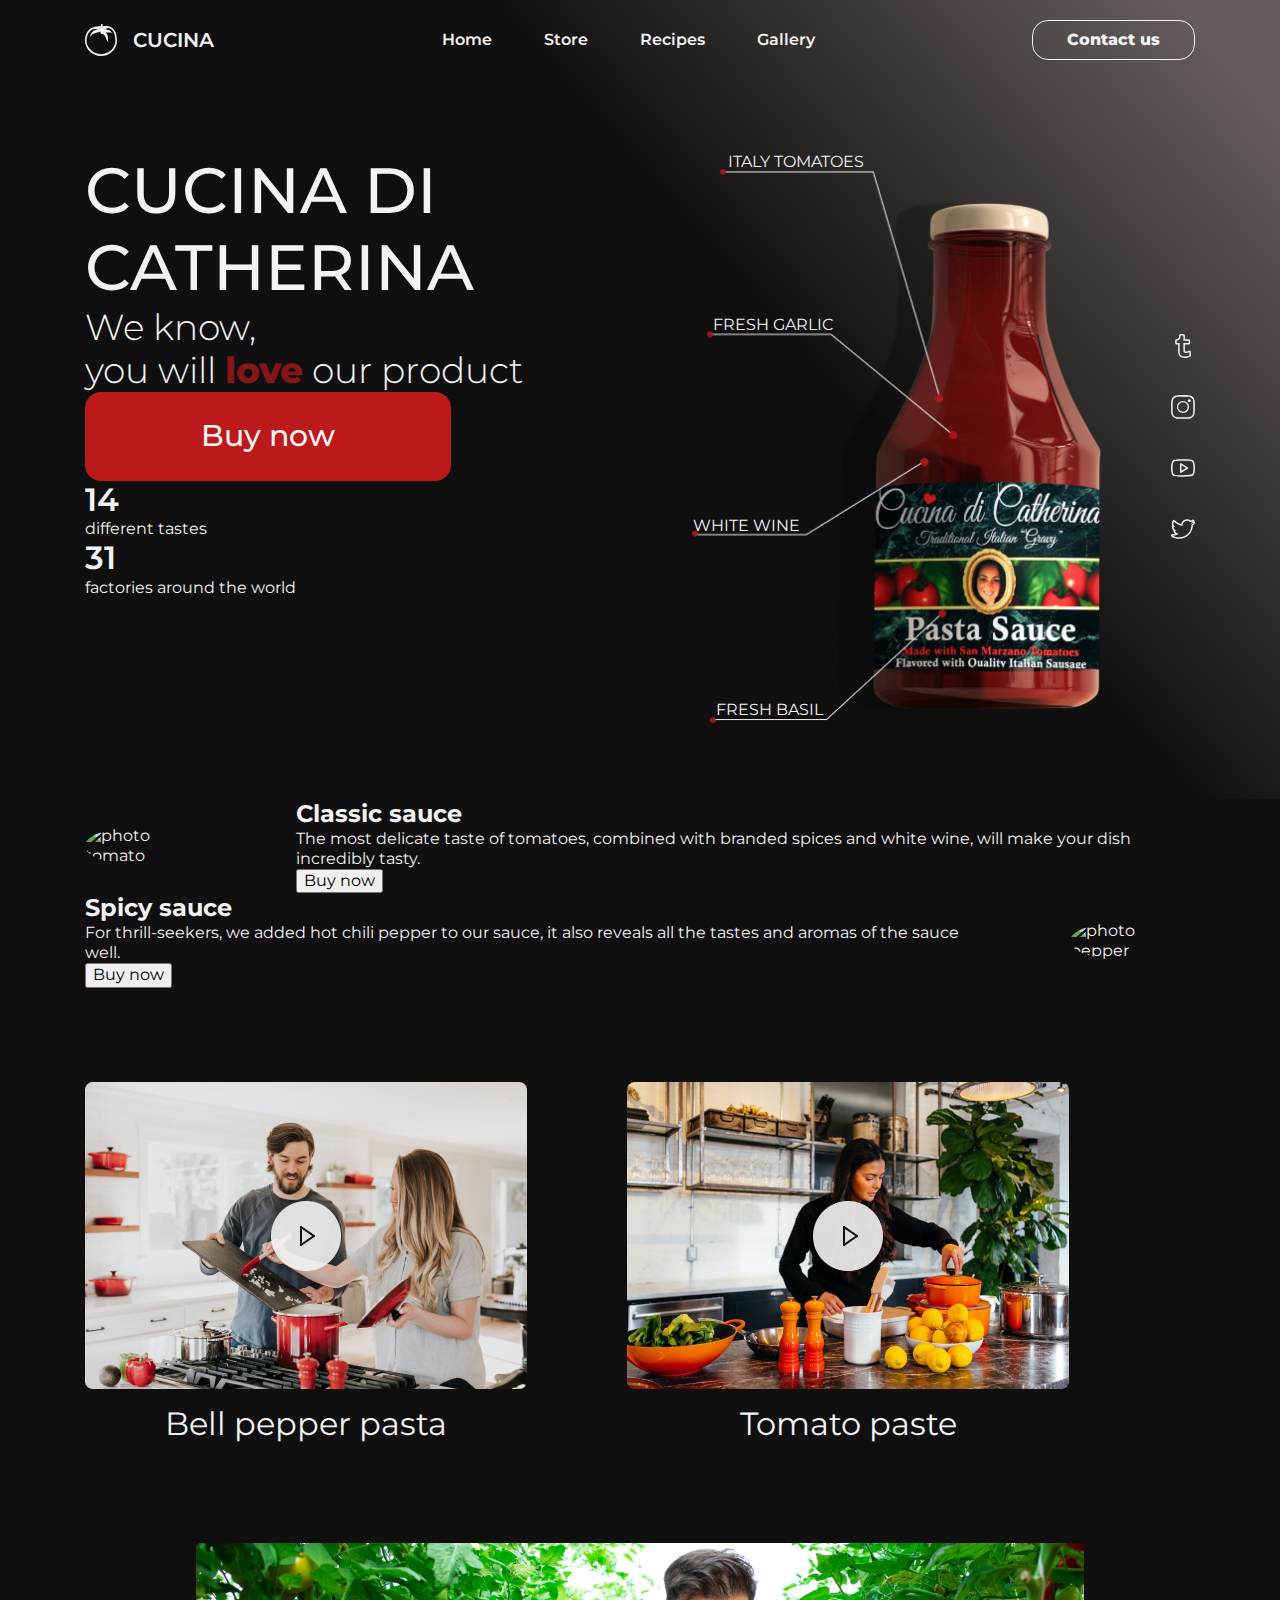
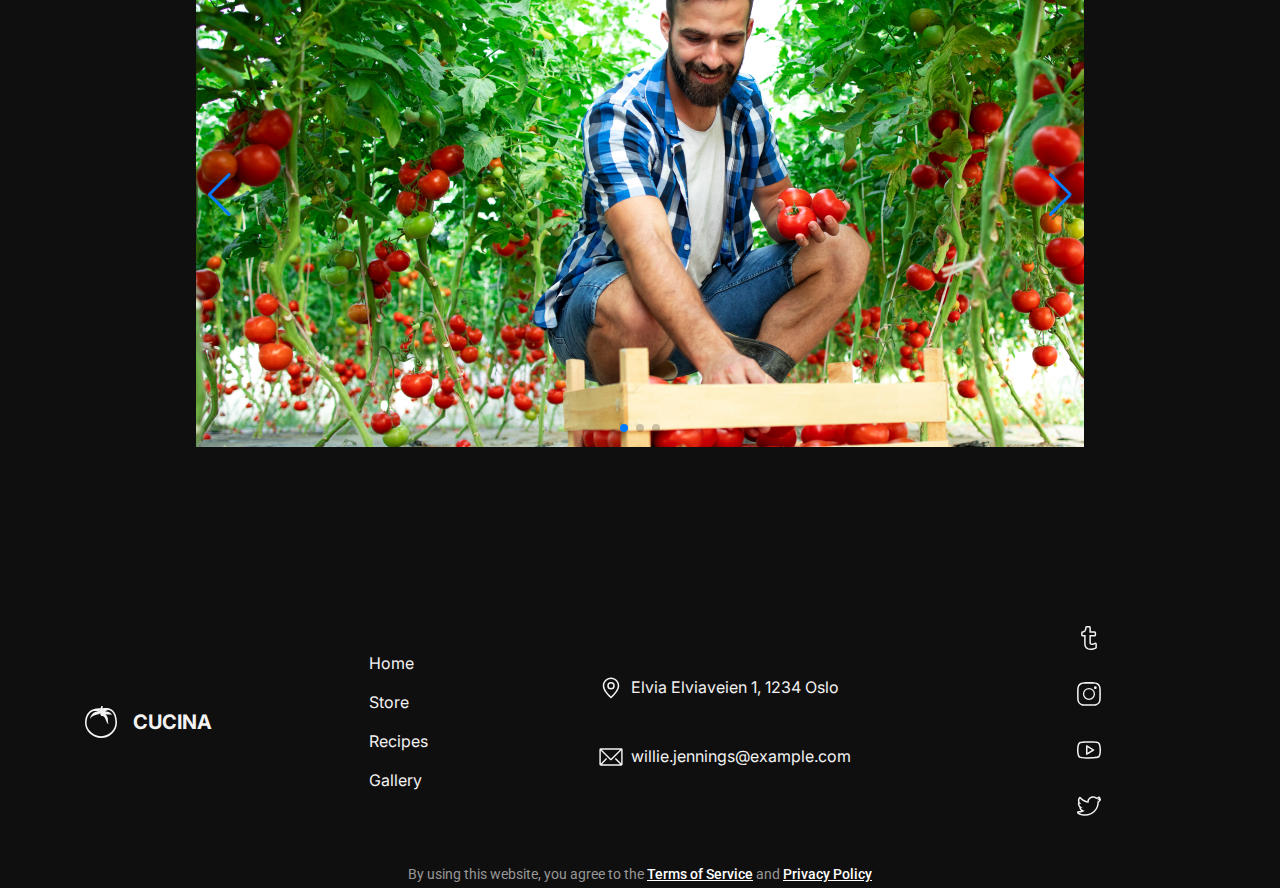
==== index.html @ d8c3c12f "Adds svg" ====
<!DOCTYPE html>
<html lang="en">
  <head>
    <meta charset="UTF-8" />
    <meta http-equiv="X-UA-Compatible" content="IE=edge" />
    <meta name="viewport" content="width=device-width, initial-scale=1.0" />
    <title>Document</title>
    <link rel="stylesheet" href="https://cdn.jsdelivr.net/npm/swiper@8/swiper-bundle.min.css" />
    <link rel="stylesheet" href="https://cdn.jsdelivr.net/npm/modern-normalize@1.1.0/modern-normalize.min.css"/>
    <link rel="stylesheet" href="./styles/styles.css" />
    <link rel="preconnect" href="https://fonts.googleapis.com" />
    <link rel="preconnect" href="https://fonts.gstatic.com" crossorigin />
    <link href="https://fonts.googleapis.com/css2?family=Inter&family=Montserrat:wght@300;400;500;600;700;800&family=Roboto:wght@400;500&display=swap" rel="stylesheet"/>
  <body>
    <header class="header">
      <div class="container header-block">
        <nav class="navigator">
          <a href="./index.html" class="link logo"
            ><svg class="logo-icon"><use href="./images/icons.svg#icon-logo"></use></svg>CUCINA</a>
          <ul class="list">
            <li class="item"><a href="./index.html" class="link">Home</a></li>
            <li class="item"><a href="#" class="link">Store</a></li>
            <li class="item"><a href="#" class="link">Recipes</a></li>
            <li class="item"><a href="#" class="link">Gallery</a></li>
          </ul>
        </nav>
        <button type="button" class="btn-contact">Contact us</button>
      </div>
    </header>
    <main>
      <section class="hero">
        <div class="container">
          <div class="hero-section">
            <div class="hero-section-left">
              <!-- Hero Section Left -->
              <h1 class="hero-title-first">CUCINA DI CATHERINA</h1>
              <h2 class="hero-title-second">We know, <br> you will <span class="motto">love</span> our product</h2>
              <button type="button" class="btn">Buy now</button>
              <ul class="list">
                <li><h2 class="number hero-title-second"> 14 </h2> <p class="hero-text"> different tastes</p></li>
                <li><h2 class="number hero-title-second">31 </h2> <p class="hero-text">factories around the world</p></li>
              </ul>
            </div>
            <div class="hero-section-right">
              <!-- Hero Section Right-->
              <div class="content-list">
                <span class="content-item content-item1">Italy tomatoes</span>
                <div class="wrapper-content-item2">
                  <span class="content-item content-item2">Fresh garlic</span>
                </div>
                <div class="wrapper-content-item3">
                  <span class="content-item content-item3">White wine</span>
                </div>
                <div class="wrapper-content-item4">
                  <span class="content-item content-item4">Fresh basil</span>
                </div>
              </div>

              <img
                src="./images/ketchup.png"
                alt="Ketchup"
                class="ketchup"
                width="432"
                height="577"
              />

              <ul class="list social-list-links">
                <li class="social-link">
                  <a href="#" class="link"
                    ><svg class="soc-icon">
                      <use href="./images/icons.svg#icon-tumblr"></use>
                    </svg></a>
                </li>
                <li class="social-link">
                  <a href="#" class="link"
                    ><svg class="soc-icon">
                      <use href="./images/icons.svg#icon-instagram"></use>
                    </svg></a>
                </li>
                <li class="social-link">
                  <a href="#" class="link"
                    ><svg class="soc-icon">
                      <use href="./images/icons.svg#icon-youtube"></use>
                    </svg></a>
                </li>
                <li class="social-link">
                  <a href="#" class="link"
                    ><svg class="soc-icon">
                      <use href="./images/icons.svg#icon-twitter"></use>
                    </svg></a>
                </li>
              </ul>
            </div>
          </div>
        </div>
      </section>

      <!-- Sauces Section -->
      <section>
        <div class="container">
          <ul class="list sauces-list">
            <li class="sauces-item">
              <img src="./images/phototomato.jpg" alt="photo tomato" class="sauces-img"/>
              <div class="sauces-content">
              <h2 class="sauces-label">Classic sauce</h2>
              <p class="sauces-description">
                The most delicate taste of tomatoes, combined with branded
                spices and white wine, will make your dish incredibly tasty.
              </p>
              <button type="button" class="sauces-button">Buy now</button>
              </div>
            </li>
            <li class="sauces-item">
              <img src="./images/photopeper.jpg" alt="photo pepper" class="sauces-img" />
              <div class="sauces-content">
              <h2 class="sauces-label">Spicy sauce</h2>
              <p class="sauces-description">
                For thrill-seekers, we added hot chili pepper to our sauce, it
                also reveals all the tastes and aromas of the sauce well.
              </p>
              <button type="button" class="sauces-button">Buy now</button>
              </div>
            </li>
          </ul>
        </div>
      </section>

      <!-- Videos Section -->
      <section class="section-video">
        <div class="container">
          <h2 class="visually-hidden">Video</h2>
          <ul class="list list-video">
            <li class="item-video">
              <h3 class="video-label">Bell pepper pasta</h3>
              <a href="#" class="link video-link"
                ><img
                  src="./images/adding-garlic.png"
                  alt="Adding garlic"
                  width="442"
              /></a>
            </li>
            <li class="item-video">
              <h3 class="video-label">Tomato paste</h3>
              <a href="#" class="link video-link"
                ><img
                  src="./images/preparing-cooking.png"
                  alt="Preparing cooking"
                  width="442"
              /></a>
            </li>
          </ul>
        </div>
      </section>
      <!-- Gallery -->
      <section class="gallery"></section>
      <div class="container gallery-cont">
        <div class="swiper">
          <div class="swiper-wrapper">
            <div class="swiper-slide"><img src="/images/farmer-picking-fresh-ripe-tomato-vegetables-for-the-market-sale 1.jpg" alt="farmer"></div>
            <div class="swiper-slide"><img src="/images/full-shot-kids-picking-tomatoes 1.jpg" alt="kids with tomatoes"></div>
            <div class="swiper-slide"><img src="/images/image 6.jpg" alt="farmer"></div>
          </div>
          <div class="swiper-pagination"></div>
          <div class="swiper-button-prev"></div>
          <div class="swiper-button-next"></div>
        </div>
      </div>
    </main>
      <!-- Footer -->
    <footer class="footer">
      <div class="container">
        <div class="footer-link">
          <a href="./index.html" class="link logo">
            <svg class="logo-icon">
              <use href="./images/icons.svg#icon-logo"></use>
            </svg> CUCINA</a
          >
          <ul class="list link-pages">
            <li class="item"><a href="./index.html" class="link">Home</a></li>
            <li class="item"><a href="./store" class="link">Store</a></li>
            <li class="item"><a href="./recipes" class="link">Recipes</a></li>
            <li class="item"><a href="./gallery" class="link">Gallery</a></li>
          </ul>
          <address class="adress-block">
            <ul class="list">
              <li class="item list-adress">
                <a
                  href="https://goo.gl/maps/LSCHtoTCH1fFHiaG9"
                  class="link link-adres"
                >
                <svg width="24" height="24" class="svg-icon" >
                    <use href="./images/icons.svg#icon-location" class="svg-icon"></use>
                </svg>
                <p>Elvia Elviaveien 1, 1234 Oslo</p>
                </a>
              </li>
              <li class="item list-email">
                <a
                  href="mailto:willie.jennings@example.com"
                  class="link link-email"
                >
                <svg width="24" height="24" class="svg-icon" >
                    <use href="./images/icons.svg#icon-envelop" class="svg-icon"></use>
                </svg>
                  <p>willie.jennings@example.com</p>
                </a>
              </li>
            </ul>
          </address>
          <ul class="list list-icons">
            <li class="items">
              <a href="#"  class="social"
                ><svg class="soc-icon">
                  <use href="./images/icons.svg#icon-tumblr"></use>
                </svg></a>
            </li>
            <li class="items">
              <a href="#"  class="social"
                ><svg class="soc-icon">
                  <use href="./images/icons.svg#icon-instagram"></use>
                </svg></a>
            </li>
            <li class="items">
              <a href="#"  class="social"
                ><svg class="soc-icon">
                  <use href="./images/icons.svg#icon-youtube"></use>
                </svg></a>
            </li>
            <li class="items">
              <a href="#" class="social"
                ><svg class="soc-icon">
                  <use href="./images/icons.svg#icon-twitter"></use>
                </svg></a>
            </li>
          </ul>
        </div>
        <p class="privacy">
          By using this website, you agree to the
          <a href="#" class="link privacy-link">Terms of Service</a> and
          <a href="#" class="link privacy-link">Privacy Policy</a>
        </p>
      </div>
    </footer>
  <script src="https://cdn.jsdelivr.net/npm/swiper@8/swiper-bundle.min.js"></script>
  <script src="/js/slider.js"></script>
  </body>
</html>
---- styles/styles.css ----
:root {
  --primary-font-family: "Montserrat", sans-serif;
  --footer-font-family: "Inter", sans-serif;
  --privacy-font-family: "Roboto", sans-serif;
  --primary-text-color: #f3f3f3;
  --background-hero: linear-gradient(
    228.52deg,
    rgba(111, 102, 102, 0.9) 4.71%,
    rgba(16, 15, 15, 0.9) 39.77%,
    rgba(16, 15, 15, 0.9) 44.21%
  );
  --background-dark: #100f0f;
  --privacy-text-color: #979797;
  --privacy-link-color: #ffffff;
  --primary-brand-color: rgba(188, 26, 26, 0.5);
}

/* =============== COMPONENTS =============== */
h1,
h2,
h3,
p {
  margin-top: 0;
  margin-bottom: 0;
}

ul {
  margin-top: 0;
  margin-bottom: 0;
  padding-left: 0;
}

img {
  display: block;
}

body {
  font-family: var(--primary-font-family);
  color: var(--primary-text-color);
  background: var(--background-dark);
  font-weight: 400;
  font-size: 16px;
  line-height: 1.25;
}

/* сетка между 30, колонка 65, падинги боковые 85 */
.container {
  width: 1280px;
  padding: 0 85px;
  margin-left: auto;
  margin-right: auto;
}

.list {
  list-style: none;
  padding: 0;
  margin: 0;
}

.link {
  text-decoration: none;
  font-style: normal;
  color: inherit;
}
/* =============== /COMPONENTS =============== */

/*================ HEADER ===============*/
.header {
  background-color: transparent;
  position: absolute;
  width: 100%;
}

.header-block {
  display: flex;
  align-items: center;
}

.navigator {
  display: flex;
  align-items: center;
}

.logo {
  display: inline-flex;
  align-items: center;

  padding-top: 24px;
  padding-bottom: 24px;

  text-decoration: none;
  color: inherit;
  font-weight: 700;
  font-size: 20px;
  line-height: 1.2;
}

.logo-icon {
  width: 32px;
  height: 32px;
  fill: var(--primary-text-color);
  margin-right: 16px;
}

.navigator .logo {
  margin-right: 228px;
}

.logo-img {
  width: 32px;
  margin-right: 16px;
}

.navigator .list {
  display: flex;
  align-items: center;
}
.navigator .link {
  padding-top: 24px;
  padding-bottom: 24px;
  font-weight: 600;
  line-height: 1.2;
}

.navigator .item:not(:last-child) {
  margin-right: 52px;
}

.btn-contact {
  cursor: pointer;
  margin-left: auto;

  min-width: 160px;
  padding-top: 10px;
  padding-bottom: 10px;
  padding-right: 34px;
  padding-left: 34px;

  border: 1px solid var(--primary-text-color);
  border-radius: 16px;

  background: inherit;
  color: inherit;
  font-family: inherit;

  font-weight: 800;
}

.header-block .item:is(:hover, :focus) {
  color: var(--primary-brand-color);
}

.btn-contact:is(:hover, :focus) {
  background-color: #bc1a1a;
}

/*================ /HEADER ===============*/

/*================ HERO LEFT ===============*/
.hero {
  padding-top: 80px;
}

.hero-section-left {
  width: 447px;
}

.hero-title-first {
  font-weight: 500;
  font-size: 64px;
  line-height: 1.2;
  color: var(--primary-text-color);
}
.hero-title-second {
  font-weight: 300;
  font-size: 36px;
  line-height: 1.2;
}
.hero-text {
  font-family: inherit, sans-serif;
  font-weight: 400;
  font-size: 16px;
  line-height: 1.25;
  color: var(--primary-text-color);
}
.motto {
  font-weight: 800;
  color: #bc1a1ab5;
}
.btn {
  font-family: inherit, sans-serif;
  font-weight: 500;
  font-size: 30px;
  line-height: 1.23;
  color: var(--primary-text-color);
  background-color: #bc1a1a;
  display: flex;
  flex-direction: row;
  justify-content: center;
  align-items: center;
  padding: 26px 116px;
  gap: 10px;
  border-radius: 16px;
  border: none;
}
.number {
  font-family: inherit, sans-serif;
  font-weight: 600;
  font-size: 32px;
  line-height: 1.2;
  color: var(--primary-text-color);
}
/*================ /HERO LEFT ===============*/

/* =============== HERO RIGHT =============== */
.hero-section {
  display: flex;
  justify-content: space-between;
  padding: 72px 0;
}

.hero {
  background: var(--background-hero);
}

.hero-section-right {
  display: flex;
}

.content-list {
  display: flex;
  flex-direction: column;
  align-items: flex-end;
}

.content-item {
  text-transform: uppercase;
  line-height: 1.25;
  display: block;
}

.content-item1 {
  margin-bottom: 143px;
}

.wrapper-content-item2 {
  padding-right: 31px;
}

.content-item2 {
  margin-bottom: 181px;
}

.wrapper-content-item3 {
  padding-right: 64px;
}

.content-item3 {
  margin-bottom: 164px;
}

.wrapper-content-item4 {
  padding-right: 41px;
}

.ketchup {
  margin-left: -172px;
  margin-top: -2px;
}

.social-list-links {
  margin: auto 0 auto 47px;
}

.social-link {
  color: var(--primary-text-color);
}

.social-link:is(:hover, :focus) {
  color: var(--primary-brand-color);
}

.social-link:not(:last-child) {
  margin-bottom: 32px;
}

.soc-icon {
  width: 24px;
  height: 24px;
  fill: currentColor;
  margin-left: auto;
  margin-right: auto;
}
/* =============== /HERO RIGHT =============== */

/* =============== /SAUCES =============== */
.sauces-img {
  border-radius: 50%;
}
/* =============== /SAUCES =============== */
.sauces-item {
  display: flex;
  align-items: center;
}

.sauces-item:nth-child(2n) {
  flex-direction: row-reverse;
}

.sauces-list > .sauces-item:nth-child(2n + 1) .sauces-content {
  margin-left: 90px;
}

.sauces-list > .sauces-item:nth-child(2n) .sauces-content {
  margin-right: 90px;
}

/* =============== SECTION-VIDEO ===============*/
.section-video {
  padding-bottom: 100px;
}

.list-video {
  width: 984px;
  display: flex;
  justify-content: space-between;
}

.item-video {
  display: flex;
  flex-direction: column-reverse;
  align-items: center;
}

.video-label {
  font-family: "Montserrat";
  font-style: normal;
  font-weight: 400;
  font-size: 32px;
  line-height: 1.2;
}

.video-link {
  padding-bottom: 16px;
  padding-top: 94px;
}

.visually-hidden {
  position: absolute;
  white-space: nowrap;
  width: 1px;
  height: 1px;
  overflow: hidden;
  border: 0;
  padding: 0;
  clip: rect(0 0 0 0);
  clip-path: inset(50%);
  margin: -1px;
}
/* =============== /SECTION-VIDEO ===============*/

.swiper {
  width: 600px;
  height: 300px;
}
.swiper {
  width: 80%;
  height: fit-content;
}

.swiper-slide {
  width: 100%;
}

.gallery-cont {
  display: flex;
  align-items: center;
  justify-content: center;
}
/* =============== FOOTER =============== */
.footer {
  padding-top: 147px;
}

.footer-link {
  display: flex;
  align-items: center;
  margin-bottom: 40px;
  padding-top: 24px;

  font-family: var(--footer-font-family);
  line-height: 1.19;
}

.footer-link .logo {
  margin-right: 157px;
}

.link-pages {
  padding-right: 171px;
}
.link-pages .item:not(:last-child) {
  padding-bottom: 20px;
}

/* ==================adress block=================== */
.adress-block {
  margin-right: 218px;
}

.link-adres,
.link-email {
  display: flex;
  align-items: center;
  justify-content: left;
}

.list-adress {
  margin-bottom: 45px;
}

.svg-icon {
  display: inline-flex;
  fill: currentColor;
  margin-right: 8px;
}

/* =====================end adress block============== */
.list-icons .items:not(:last-child) {
  margin-bottom: 16px;
}

.list-icons .items {
  width: 40px;
  height: 40px;
}

.social {
  height: 100%;
  width: 100%;
  display: flex;
  border-radius: 50%;
  justify-content: center;
  align-items: center;
  color: var(--primary-text-color);
}

.social:is(:hover, :focus) {
  color: var(--primary-brand-color);
}

.privacy {
  text-align: center;

  margin-bottom: 5px;

  font-family: var(--privacy-font-family);
  font-size: 14px;
  line-height: 1.21;
  color: var(--privacy-text-color);
}

.privacy-link {
  font-weight: 500;
  color: var(--privacy-link-color);
  text-decoration: underline;
}

.link-pages .link:is(:hover, :focus) {
  color: var(--primary-brand-color);
}

.adress-block .link:is(:hover, :focus) {
  color: var(--primary-brand-color);
}

/* =============== FOOTER =============== */
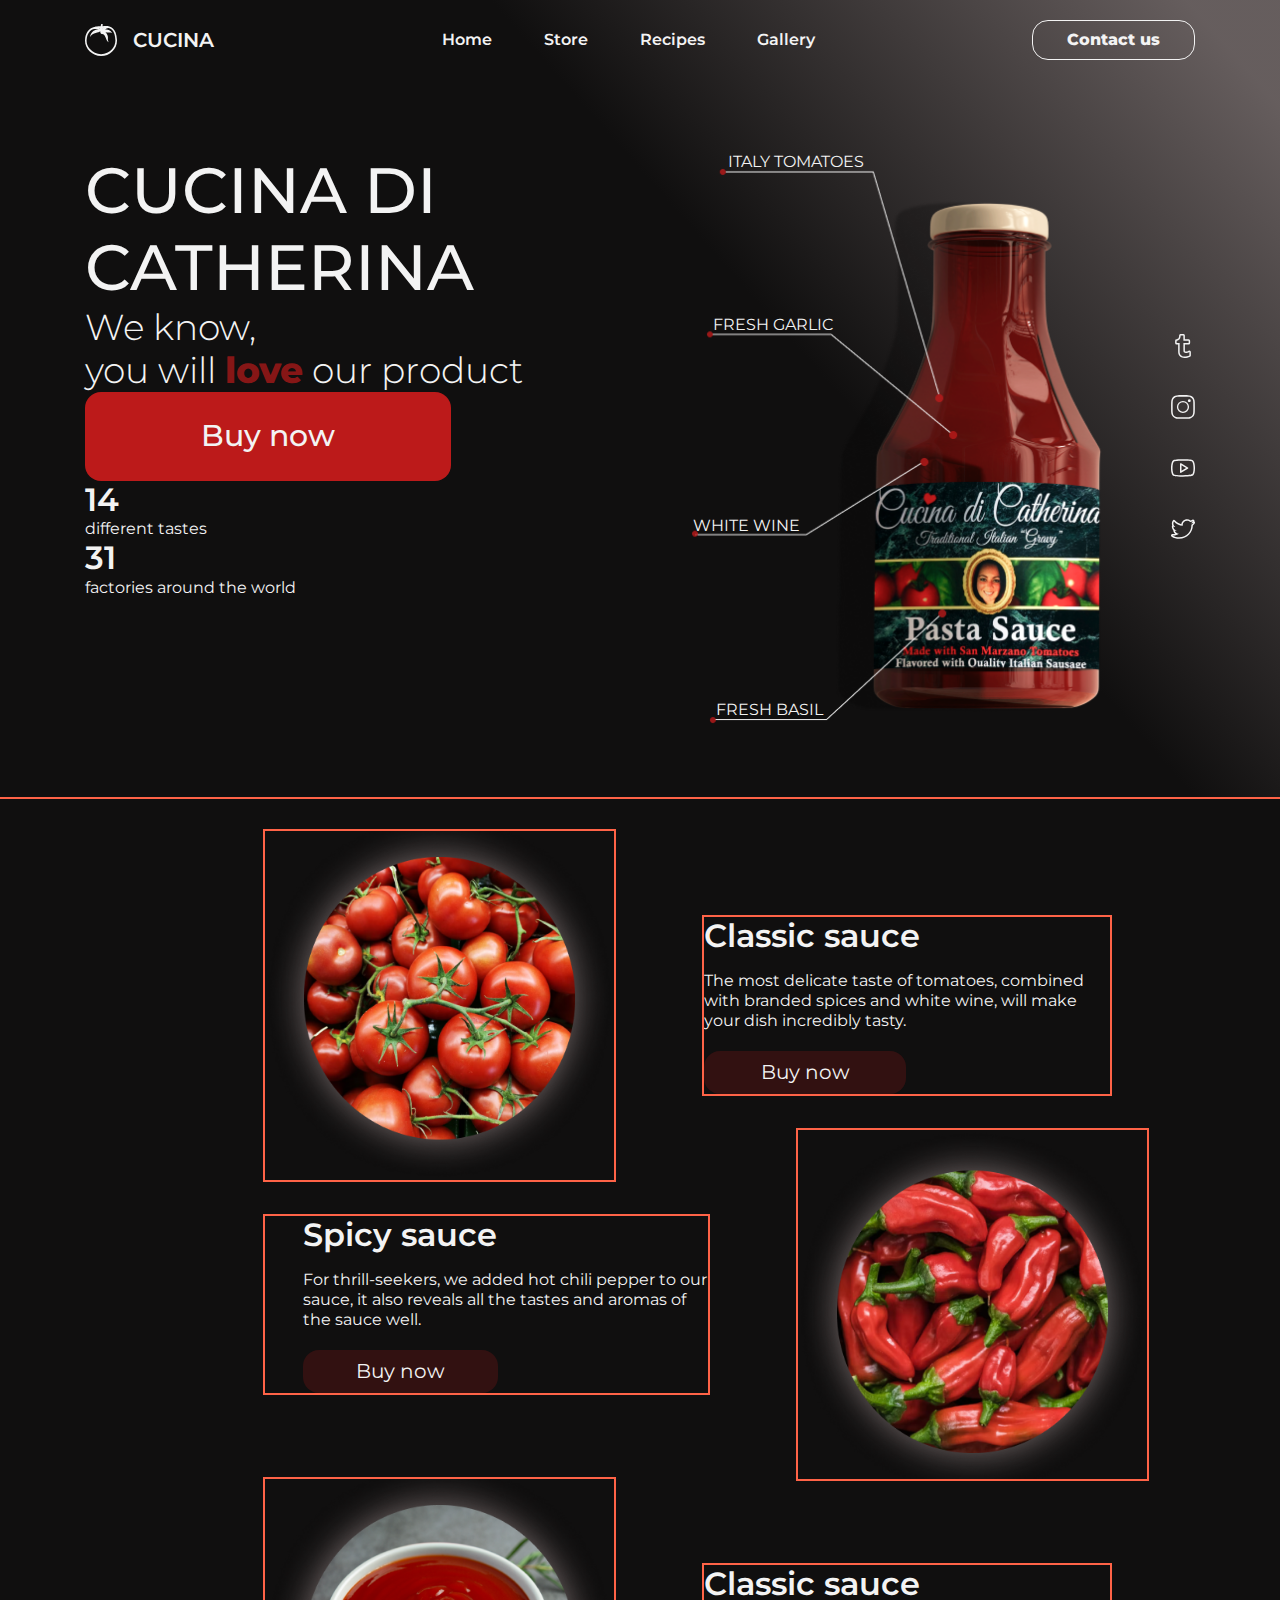
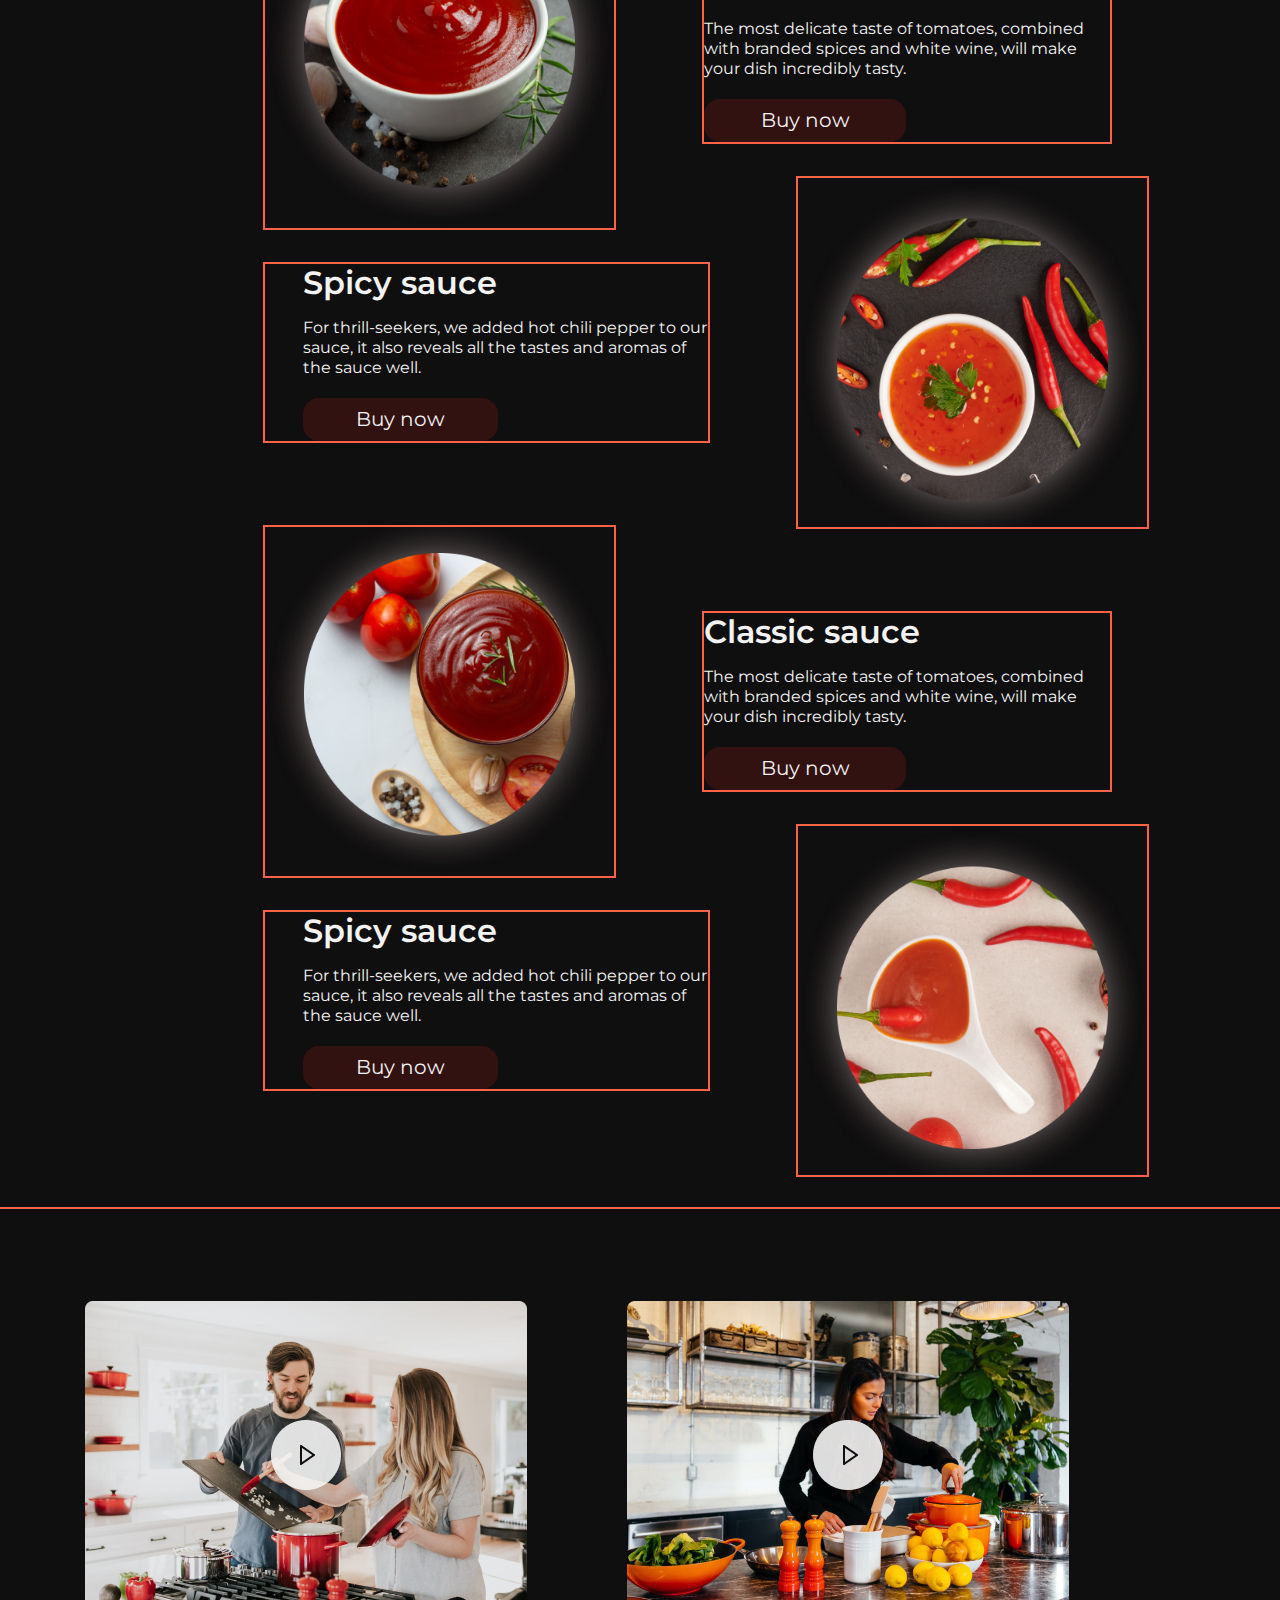
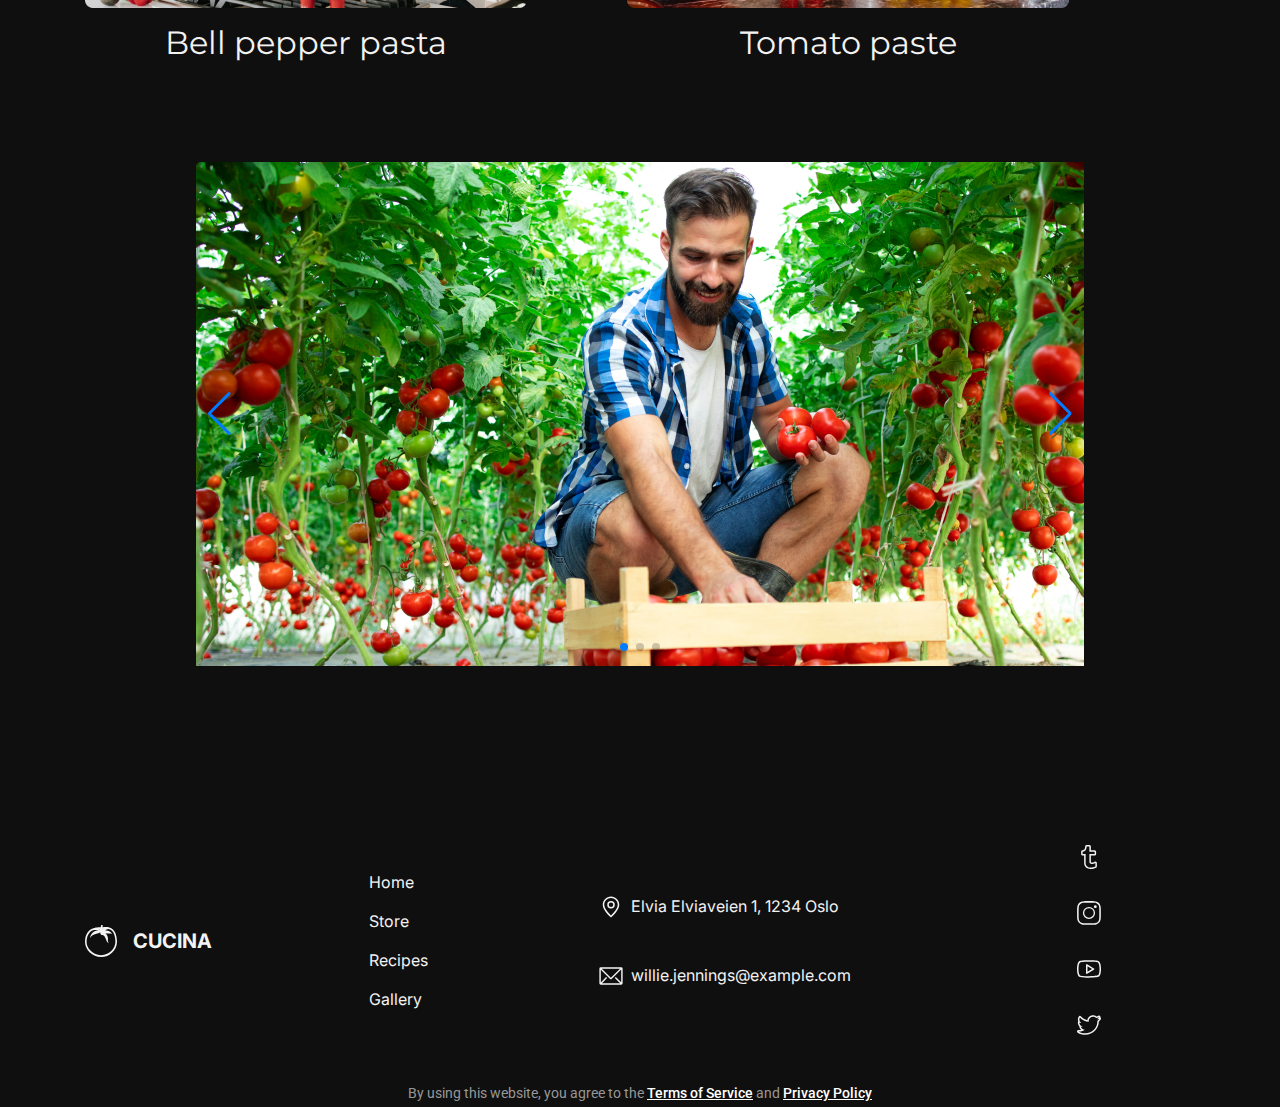
==== commit a10fbfee: "Merge branch 'main' into souce-dima" ====
--- a/index.html
+++ b/index.html
@@ -95,35 +95,93 @@
         </div>
       </section>
 
-      <!-- Sauces Section -->
-      <section>
+      <!-- Product Section -->
+      <section class="products-scroll">
         <div class="container">
-          <ul class="list sauces-list">
-            <li class="sauces-item">
-              <img src="./images/phototomato.jpg" alt="photo tomato" class="sauces-img"/>
-              <div class="sauces-content">
-              <h2 class="sauces-label">Classic sauce</h2>
-              <p class="sauces-description">
+          <h2 class="visually-hidden">Prodacts scroll</h2>
+          <ul class="products-scroll-list">
+            <li class="products-scroll-item">
+              <div class="products-card-box1">
+              <h3 class="products-scroll-title">Classic sauce</h3>
+              <p class="products-scroll-txt">
                 The most delicate taste of tomatoes, combined with branded
                 spices and white wine, will make your dish incredibly tasty.
               </p>
-              <button type="button" class="sauces-button">Buy now</button>
-              </div>
-            </li>
-            <li class="sauces-item">
-              <img src="./images/photopeper.jpg" alt="photo pepper" class="sauces-img" />
-              <div class="sauces-content">
-              <h2 class="sauces-label">Spicy sauce</h2>
-              <p class="sauces-description">
+              <button class="products-btn-classic" type="button">Buy now</button>
+            </div>
+              <div class="products-img-box">
+              <img class="products-img" src="./images/products-img1.png" width="349"  height="349" alt="product photo" />
+            </div>
+            </li>
+            <li class="products-scroll-item">
+              <div class="products-card-box2">
+              <h3 class="products-scroll-title">Spicy sauce</h3>
+              <p class="products-scroll-txt">
                 For thrill-seekers, we added hot chili pepper to our sauce, it
                 also reveals all the tastes and aromas of the sauce well.
               </p>
-              <button type="button" class="sauces-button">Buy now</button>
-              </div>
+              <button class="products-btn-spicy"  type="button">Buy now</button>
+            </div>
+              <div class="products-img-box">
+              <img class="products-img" src="./images/products-img2.png"  width="349"  height="349" alt="product photo" />
+            </div>
+            </li>
+            <li class="products-scroll-item">
+              <div class="products-card-box1">
+              <h3 class="products-scroll-title">Classic sauce</h3>
+              <p class="products-scroll-txt">
+                The most delicate taste of tomatoes, combined with branded
+                spices and white wine, will make your dish incredibly tasty.
+              </p>
+              <button class="products-btn-classic" type="button">Buy now</button>
+            </div>
+              <div class="products-img-box">
+              <img class="products-img" src="./images/products-img3.png"  width="349"  height="349" alt="product photo" />
+            </div>
+            </li>
+            <li class="products-scroll-item">
+              <div class="products-card-box2">
+              <h3 class="products-scroll-title">Spicy sauce</h3>
+              <p class="products-scroll-txt">
+                For thrill-seekers, we added hot chili pepper to our sauce, it
+                also reveals all the tastes and aromas of the sauce well.
+              </p>
+              <button class="products-btn-spicy" type="button">Buy now</button>
+            </div>
+            <div class="products-img-box">
+              <img class="products-img" src="./images/products-img4.png"  width="349"  height="349" alt="product photo" />
+            </div>
+            </li>
+            <li class="products-scroll-item">
+              <div class="products-card-box1">
+              <h3 class="products-scroll-title">Classic sauce</h3>
+              <p class="products-scroll-txt">
+                The most delicate taste of tomatoes, combined with branded
+                spices and white wine, will make your dish incredibly tasty.
+              </p>
+              <button class="products-btn-classic" type="button">Buy now</button>
+            </div>
+              <div class="products-img-box">
+              <img class="products-img" src="./images/products-img5.png"  width="349"  height="349" alt="product photo" />
+            </div>
+            </li>
+            <li class="products-scroll-item">
+              <div class="products-card-box2">
+              <h3 class="products-scroll-title">Spicy sauce</h3>
+              <p class="products-scroll-txt">
+                For thrill-seekers, we added hot chili pepper to our sauce, it
+                also reveals all the tastes and aromas of the sauce well.
+              </p>
+              <button class="products-btn-spicy" type="button">Buy now</button>
+            </div>
+              <div class="products-img-box">
+              <img class="products-img" src="./images/products-img6.png"  width="349"  height="349" alt="product photo" />
+            </div>
             </li>
           </ul>
         </div>
       </section>
+
 
       <!-- Videos Section -->
       <section class="section-video">
--- a/styles/styles.css
+++ b/styles/styles.css
@@ -266,6 +266,7 @@
 .ketchup {
   margin-left: -172px;
   margin-top: -2px;
+  
 }
 
 .social-list-links {
@@ -292,6 +293,87 @@
   margin-right: auto;
 }
 /* =============== /HERO RIGHT =============== */
+/*===========PRODUCTS-SCROLL==============*/
+.products-scroll{
+
+ padding: 32px 180px;
+ outline: 2px solid tomato;
+}
+.products-scroll-list {
+  display: flex;
+  flex-wrap: wrap;
+}
+
+.products-scroll-item {
+  display: flex;
+  gap: 90px;
+  align-items: center;
+  
+}
+.products-scroll-item:nth-child(2n){
+  margin-top: -50px;
+}
+.products-img-box{
+  outline: 2px solid tomato;
+
+}
+.products-img{
+
+}
+.products-scroll-item:nth-child(2n+1){
+  flex-direction: row-reverse;
+}
+.products-card-box1{
+  width: 406px;
+  outline: 2px solid tomato;
+}
+.products-card-box2{
+  width: 443px;
+  padding-left: 38px;
+  outline: 2px solid tomato;
+}
+
+.products-scroll-title {
+font-weight: 600;
+font-size: 32px;
+line-height: 1.218;
+margin-bottom: 16px;
+}
+.products-scroll-txt {
+  margin-bottom: 20px;
+}
+.products-btn-classic,
+.products-btn-spicy{
+  display: block;
+  cursor: pointer;
+  font-size: 20px;
+  color: var(--primary-text-color);
+  background-color: rgba(188, 26, 26, 0.2);
+  border-radius: 16px;
+  border: none;
+  transition-property: background-color;
+  transition-duration: 250ms;
+  transition-timing-function: cubic-bezier(0.4, 0, 0.2, 1);
+}
+.products-btn-classic{
+  width: 202px;
+  height: 43px;
+}
+.products-btn-spicy{
+  width: 195px;
+  height: 43px;
+
+}
+
+.products-btn-classic:focus,
+.products-btn-classic:hover{
+  background-color: rgba(188, 26, 26, 0.5);
+}
+.products-btn-spicy:focus,
+.products-btn-spicy:hover{
+  background-color: rgba(188, 26, 26, 0.5);
+}
+
 
 /* =============== /SAUCES =============== */
 .sauces-img {
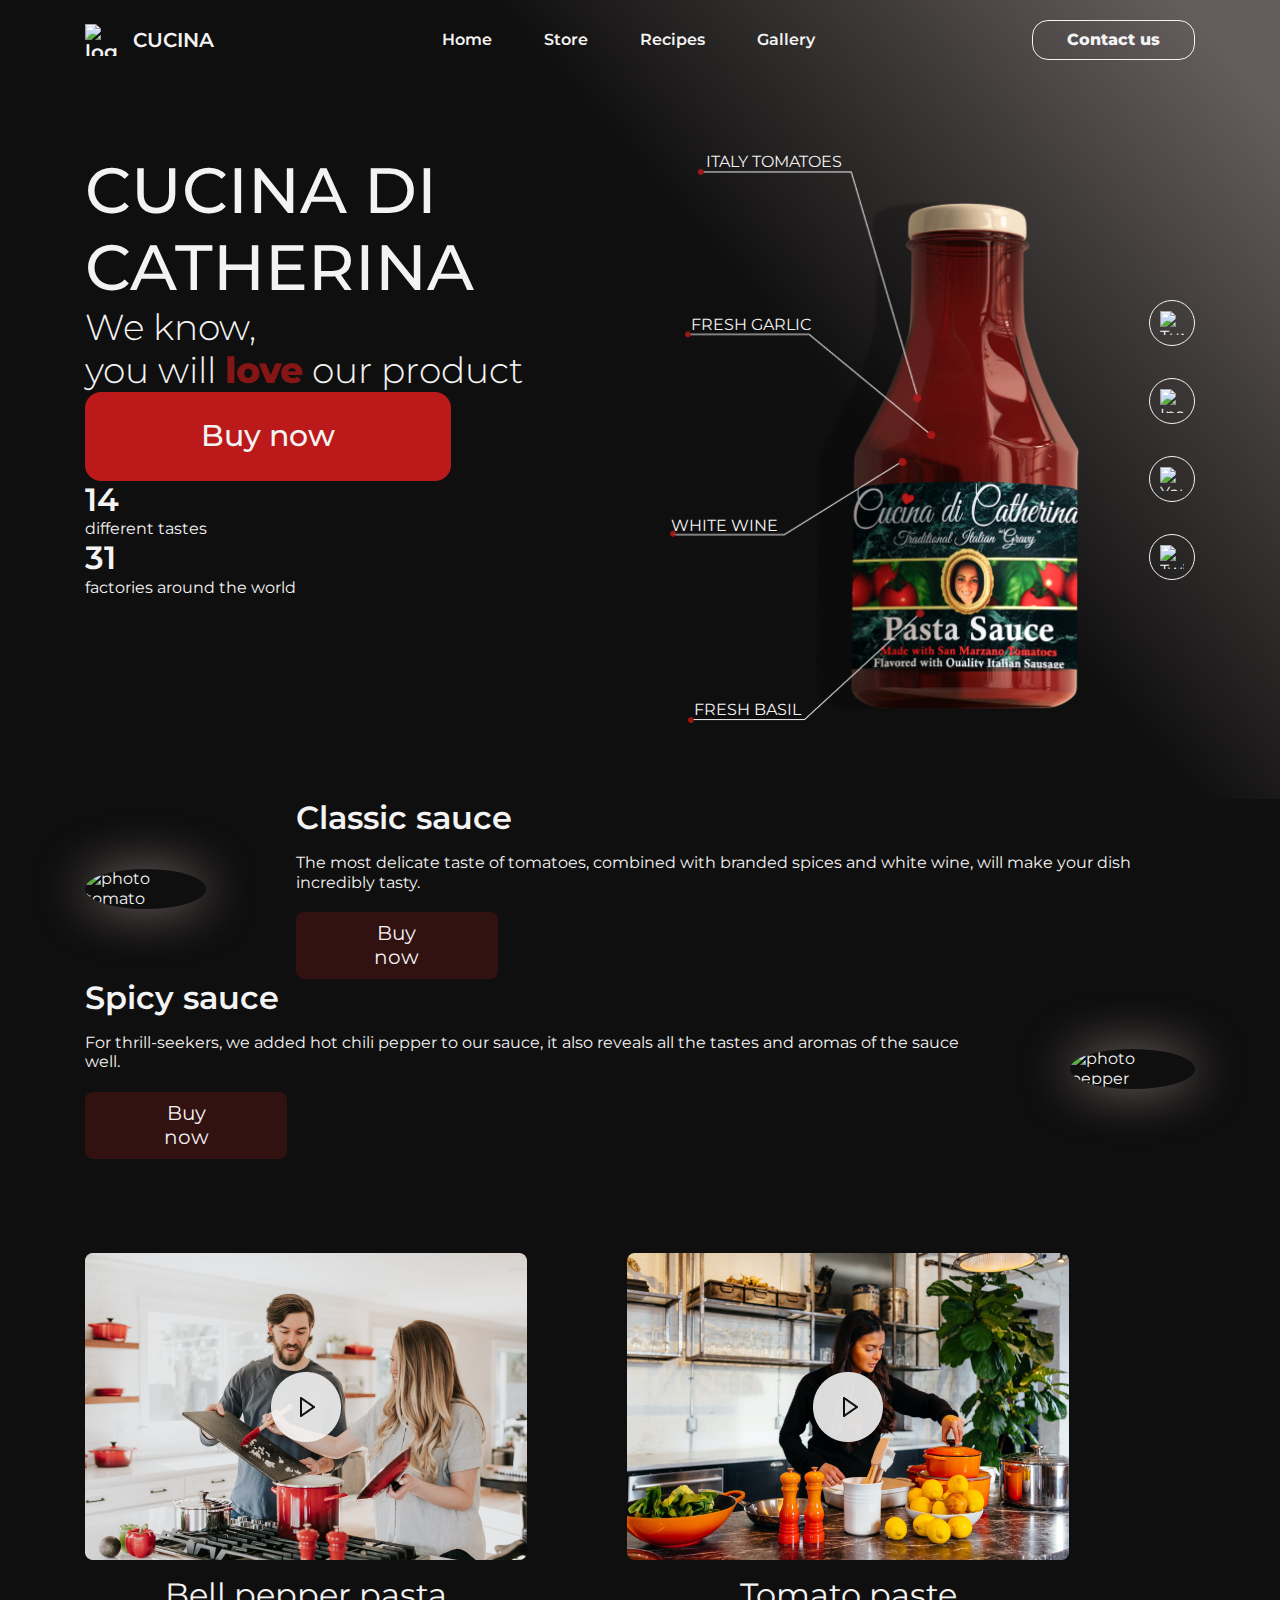
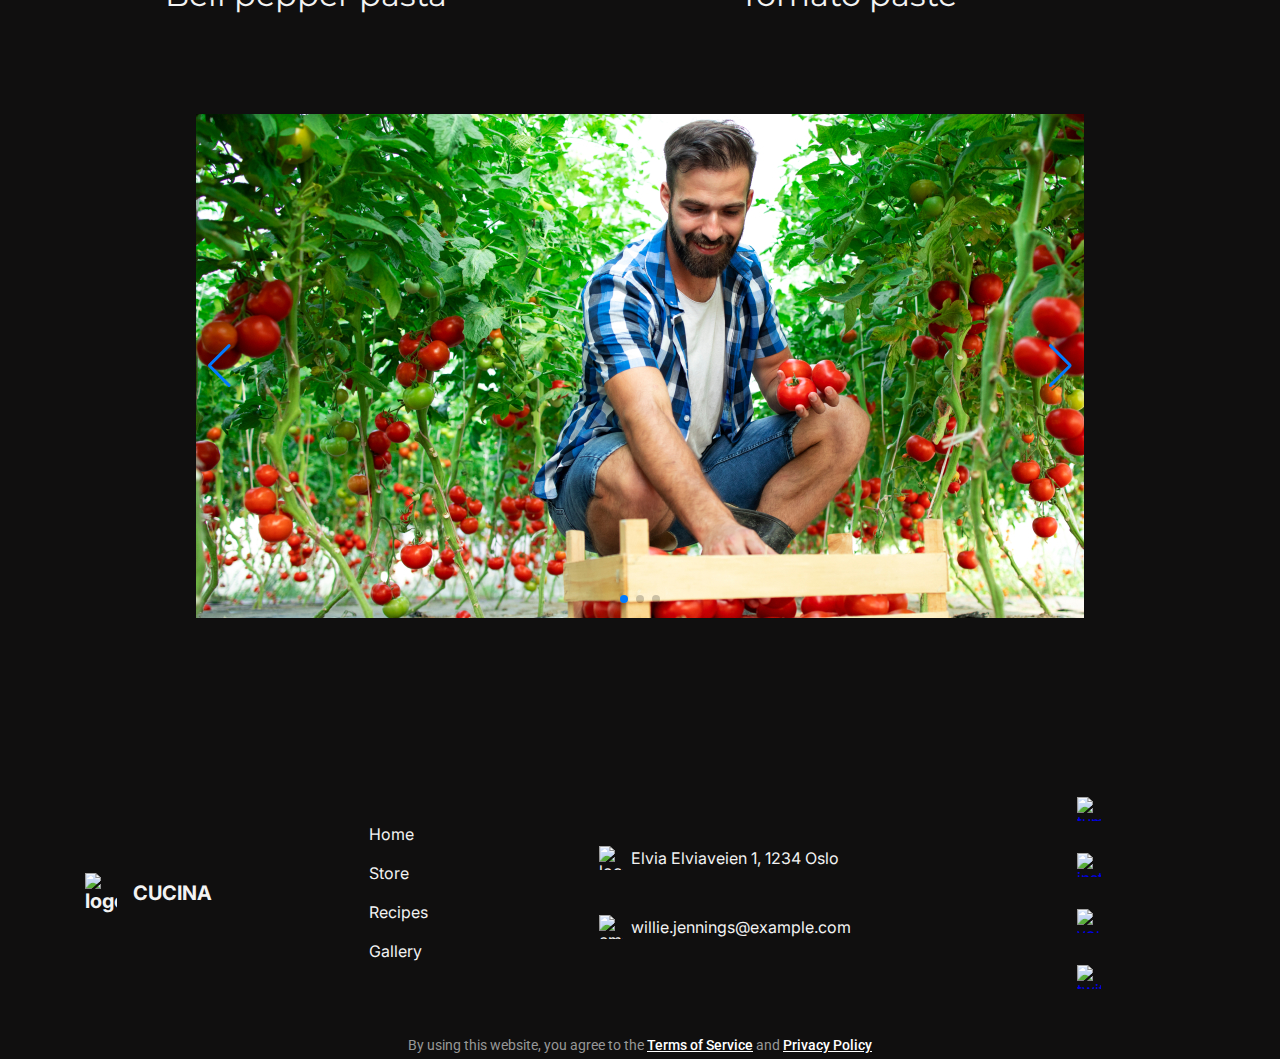
==== commit d2ea5e73: "Sauces_styles_updated_01.02" ====
--- a/index.html
+++ b/index.html
@@ -16,7 +16,14 @@
       <div class="container header-block">
         <nav class="navigator">
           <a href="./index.html" class="link logo"
-            ><svg class="logo-icon"><use href="./images/icons.svg#icon-logo"></use></svg>CUCINA</a>
+            ><img
+              src="./images/logo.svg"
+              alt="logo"
+              width="32"
+              height="32"
+              class="logo-img"
+            />CUCINA</a
+          >
           <ul class="list">
             <li class="item"><a href="./index.html" class="link">Home</a></li>
             <li class="item"><a href="#" class="link">Store</a></li>
@@ -67,27 +74,35 @@
               <ul class="list social-list-links">
                 <li class="social-link">
                   <a href="#" class="link"
-                    ><svg class="soc-icon">
-                      <use href="./images/icons.svg#icon-tumblr"></use>
-                    </svg></a>
-                </li>
-                <li class="social-link">
-                  <a href="#" class="link"
-                    ><svg class="soc-icon">
-                      <use href="./images/icons.svg#icon-instagram"></use>
-                    </svg></a>
-                </li>
-                <li class="social-link">
-                  <a href="#" class="link"
-                    ><svg class="soc-icon">
-                      <use href="./images/icons.svg#icon-youtube"></use>
-                    </svg></a>
-                </li>
-                <li class="social-link">
-                  <a href="#" class="link"
-                    ><svg class="soc-icon">
-                      <use href="./images/icons.svg#icon-twitter"></use>
-                    </svg></a>
+                    ><img
+                      src="./images/tumblr.svg"
+                      alt="Tumblr"
+                      class="social-link-img"
+                  /></a>
+                </li>
+                <li class="social-link">
+                  <a href="#" class="link"
+                    ><img
+                      src="./images/instagram.svg"
+                      alt="Instagram"
+                      class="social-link-img"
+                  /></a>
+                </li>
+                <li class="social-link">
+                  <a href="#" class="link"
+                    ><img
+                      src="./images/youtube.svg"
+                      alt="YouTube"
+                      class="social-link-img"
+                  /></a>
+                </li>
+                <li class="social-link">
+                  <a href="#" class="link"
+                    ><img
+                      src="./images/twitter.svg"
+                      alt="Twitter"
+                      class="social-link-img"
+                  /></a>
                 </li>
               </ul>
             </div>
@@ -95,93 +110,35 @@
         </div>
       </section>
 
-      <!-- Product Section -->
-      <section class="products-scroll">
-        <div class="container">
-          <h2 class="visually-hidden">Prodacts scroll</h2>
-          <ul class="products-scroll-list">
-            <li class="products-scroll-item">
-              <div class="products-card-box1">
-              <h3 class="products-scroll-title">Classic sauce</h3>
-              <p class="products-scroll-txt">
+      <!-- Sauces Section -->
+      <section>
+        <div class="container sauces-container">
+          <ul class="list sauces-list">
+            <li class="sauces-item">
+              <img src="./images/phototomato.jpg" alt="photo tomato" class="sauces-img"/>
+              <div class="sauces-content">
+              <h2 class="sauces-label">Classic sauce</h2>
+              <p class="sauces-description">
                 The most delicate taste of tomatoes, combined with branded
                 spices and white wine, will make your dish incredibly tasty.
               </p>
-              <button class="products-btn-classic" type="button">Buy now</button>
-            </div>
-              <div class="products-img-box">
-              <img class="products-img" src="./images/products-img1.png" width="349"  height="349" alt="product photo" />
-            </div>
-            </li>
-            <li class="products-scroll-item">
-              <div class="products-card-box2">
-              <h3 class="products-scroll-title">Spicy sauce</h3>
-              <p class="products-scroll-txt">
+              <button type="button" class="sauces-button">Buy now</button>
+              </div>
+            </li>
+            <li class="sauces-item">
+              <img src="./images/photopeper.jpg" alt="photo pepper" class="sauces-img" />
+              <div class="sauces-content">
+              <h2 class="sauces-label">Spicy sauce</h2>
+              <p class="sauces-description">
                 For thrill-seekers, we added hot chili pepper to our sauce, it
                 also reveals all the tastes and aromas of the sauce well.
               </p>
-              <button class="products-btn-spicy"  type="button">Buy now</button>
-            </div>
-              <div class="products-img-box">
-              <img class="products-img" src="./images/products-img2.png"  width="349"  height="349" alt="product photo" />
-            </div>
-            </li>
-            <li class="products-scroll-item">
-              <div class="products-card-box1">
-              <h3 class="products-scroll-title">Classic sauce</h3>
-              <p class="products-scroll-txt">
-                The most delicate taste of tomatoes, combined with branded
-                spices and white wine, will make your dish incredibly tasty.
-              </p>
-              <button class="products-btn-classic" type="button">Buy now</button>
-            </div>
-              <div class="products-img-box">
-              <img class="products-img" src="./images/products-img3.png"  width="349"  height="349" alt="product photo" />
-            </div>
-            </li>
-            <li class="products-scroll-item">
-              <div class="products-card-box2">
-              <h3 class="products-scroll-title">Spicy sauce</h3>
-              <p class="products-scroll-txt">
-                For thrill-seekers, we added hot chili pepper to our sauce, it
-                also reveals all the tastes and aromas of the sauce well.
-              </p>
-              <button class="products-btn-spicy" type="button">Buy now</button>
-            </div>
-            <div class="products-img-box">
-              <img class="products-img" src="./images/products-img4.png"  width="349"  height="349" alt="product photo" />
-            </div>
-            </li>
-            <li class="products-scroll-item">
-              <div class="products-card-box1">
-              <h3 class="products-scroll-title">Classic sauce</h3>
-              <p class="products-scroll-txt">
-                The most delicate taste of tomatoes, combined with branded
-                spices and white wine, will make your dish incredibly tasty.
-              </p>
-              <button class="products-btn-classic" type="button">Buy now</button>
-            </div>
-              <div class="products-img-box">
-              <img class="products-img" src="./images/products-img5.png"  width="349"  height="349" alt="product photo" />
-            </div>
-            </li>
-            <li class="products-scroll-item">
-              <div class="products-card-box2">
-              <h3 class="products-scroll-title">Spicy sauce</h3>
-              <p class="products-scroll-txt">
-                For thrill-seekers, we added hot chili pepper to our sauce, it
-                also reveals all the tastes and aromas of the sauce well.
-              </p>
-              <button class="products-btn-spicy" type="button">Buy now</button>
-            </div>
-              <div class="products-img-box">
-              <img class="products-img" src="./images/products-img6.png"  width="349"  height="349" alt="product photo" />
-            </div>
+              <button type="button" class="sauces-button">Buy now</button>
+              </div>
             </li>
           </ul>
         </div>
       </section>
-
 
       <!-- Videos Section -->
       <section class="section-video">
@@ -229,9 +186,7 @@
       <div class="container">
         <div class="footer-link">
           <a href="./index.html" class="link logo">
-            <svg class="logo-icon">
-              <use href="./images/icons.svg#icon-logo"></use>
-            </svg> CUCINA</a
+            <img src="./images/logo.svg" alt="logo" class="logo-img" />CUCINA</a
           >
           <ul class="list link-pages">
             <li class="item"><a href="./index.html" class="link">Home</a></li>
@@ -246,10 +201,14 @@
                   href="https://goo.gl/maps/LSCHtoTCH1fFHiaG9"
                   class="link link-adres"
                 >
-                <svg width="24" height="24" class="svg-icon" >
-                    <use href="./images/icons.svg#icon-location" class="svg-icon"></use>
-                </svg>
-                <p>Elvia Elviaveien 1, 1234 Oslo</p>
+                  <img
+                    src="./images/ep_location.svg"
+                    alt="location"
+                    width="24"
+                    height="24"
+                    class="icon"
+                  />
+                  <p>Elvia Elviaveien 1, 1234 Oslo</p>
                 </a>
               </li>
               <li class="item list-email">
@@ -257,9 +216,13 @@
                   href="mailto:willie.jennings@example.com"
                   class="link link-email"
                 >
-                <svg width="24" height="24" class="svg-icon" >
-                    <use href="./images/icons.svg#icon-envelop" class="svg-icon"></use>
-                </svg>
+                  <img
+                    src="./images/mail.svg"
+                    alt="email"
+                    width="24"
+                    height="24"
+                    class="icon"
+                  />
                   <p>willie.jennings@example.com</p>
                 </a>
               </li>
@@ -268,27 +231,43 @@
           <ul class="list list-icons">
             <li class="items">
               <a href="#"  class="social"
-                ><svg class="soc-icon">
-                  <use href="./images/icons.svg#icon-tumblr"></use>
-                </svg></a>
+                ><img
+                  src="./images/tumblr.svg"
+                  alt="tumblr"
+                  width="24"
+                  height="24"
+                  
+              /></a>
             </li>
             <li class="items">
               <a href="#"  class="social"
-                ><svg class="soc-icon">
-                  <use href="./images/icons.svg#icon-instagram"></use>
-                </svg></a>
+                ><img
+                  src="./images/instagram.svg"
+                  alt="instagram"
+                  width="24"
+                  height="24"
+                  
+              /></a>
             </li>
             <li class="items">
               <a href="#"  class="social"
-                ><svg class="soc-icon">
-                  <use href="./images/icons.svg#icon-youtube"></use>
-                </svg></a>
+                ><img
+                  src="./images/youtube.svg"
+                  alt="youtube"
+                  width="24"
+                  height="24"
+                  
+              /></a>
             </li>
             <li class="items">
               <a href="#" class="social"
-                ><svg class="soc-icon">
-                  <use href="./images/icons.svg#icon-twitter"></use>
-                </svg></a>
+                ><img
+                  src="./images/twitter.svg"
+                  alt="twitter"
+                  width="24"
+                  height="24"
+                  
+              /></a>
             </li>
           </ul>
         </div>
--- a/styles/styles.css
+++ b/styles/styles.css
@@ -12,7 +12,6 @@
   --background-dark: #100f0f;
   --privacy-text-color: #979797;
   --privacy-link-color: #ffffff;
-  --primary-brand-color: rgba(188, 26, 26, 0.5);
 }
 
 /* =============== COMPONENTS =============== */
@@ -95,13 +94,6 @@
   line-height: 1.2;
 }
 
-.logo-icon {
-  width: 32px;
-  height: 32px;
-  fill: var(--primary-text-color);
-  margin-right: 16px;
-}
-
 .navigator .logo {
   margin-right: 228px;
 }
@@ -147,7 +139,7 @@
 }
 
 .header-block .item:is(:hover, :focus) {
-  color: var(--primary-brand-color);
+  color: #bc1a1a;
 }
 
 .btn-contact:is(:hover, :focus) {
@@ -266,7 +258,6 @@
 .ketchup {
   margin-left: -172px;
   margin-top: -2px;
-  
 }
 
 .social-list-links {
@@ -274,110 +265,27 @@
 }
 
 .social-link {
-  color: var(--primary-text-color);
-}
-
-.social-link:is(:hover, :focus) {
-  color: var(--primary-brand-color);
+  padding: 10px;
+  border: #f3f3f3 solid 1px;
+  border-radius: 50%;
 }
 
 .social-link:not(:last-child) {
   margin-bottom: 32px;
 }
 
-.soc-icon {
+.social-link-img {
   width: 24px;
   height: 24px;
-  fill: currentColor;
   margin-left: auto;
   margin-right: auto;
 }
 /* =============== /HERO RIGHT =============== */
-/*===========PRODUCTS-SCROLL==============*/
-.products-scroll{
-
- padding: 32px 180px;
- outline: 2px solid tomato;
-}
-.products-scroll-list {
-  display: flex;
-  flex-wrap: wrap;
-}
-
-.products-scroll-item {
-  display: flex;
-  gap: 90px;
-  align-items: center;
-  
-}
-.products-scroll-item:nth-child(2n){
-  margin-top: -50px;
-}
-.products-img-box{
-  outline: 2px solid tomato;
-
-}
-.products-img{
-
-}
-.products-scroll-item:nth-child(2n+1){
-  flex-direction: row-reverse;
-}
-.products-card-box1{
-  width: 406px;
-  outline: 2px solid tomato;
-}
-.products-card-box2{
-  width: 443px;
-  padding-left: 38px;
-  outline: 2px solid tomato;
-}
-
-.products-scroll-title {
-font-weight: 600;
-font-size: 32px;
-line-height: 1.218;
-margin-bottom: 16px;
-}
-.products-scroll-txt {
-  margin-bottom: 20px;
-}
-.products-btn-classic,
-.products-btn-spicy{
-  display: block;
-  cursor: pointer;
-  font-size: 20px;
-  color: var(--primary-text-color);
-  background-color: rgba(188, 26, 26, 0.2);
-  border-radius: 16px;
-  border: none;
-  transition-property: background-color;
-  transition-duration: 250ms;
-  transition-timing-function: cubic-bezier(0.4, 0, 0.2, 1);
-}
-.products-btn-classic{
-  width: 202px;
-  height: 43px;
-}
-.products-btn-spicy{
-  width: 195px;
-  height: 43px;
-
-}
-
-.products-btn-classic:focus,
-.products-btn-classic:hover{
-  background-color: rgba(188, 26, 26, 0.5);
-}
-.products-btn-spicy:focus,
-.products-btn-spicy:hover{
-  background-color: rgba(188, 26, 26, 0.5);
-}
-
 
 /* =============== /SAUCES =============== */
 .sauces-img {
   border-radius: 50%;
+  box-shadow: 0px 0px 50px 0px rgba(124, 112, 112, 1);
 }
 /* =============== /SAUCES =============== */
 .sauces-item {
@@ -395,6 +303,40 @@
 
 .sauces-list > .sauces-item:nth-child(2n) .sauces-content {
   margin-right: 90px;
+}
+
+.sauces-label {
+  font-weight: 600;
+  font-size: 32px;
+  line-height: 1.2;
+
+  margin-bottom: 16px;
+}
+
+.sauces-description {
+  font-size: 16px;
+  line-height: 1.2;
+
+  margin-bottom: 20px;
+}
+
+.sauces-button {
+  width: 202px;
+
+  display: inline-block;
+  border: none;
+
+  font-size: 20px;
+  line-height: 1.2;
+  color: var(--primary-font-family);
+
+  background-color: rgba(188, 26, 26, 0.2);
+  border-radius: 8px;
+
+  padding-top: 9.5px;
+  padding-bottom: 9.5px;
+  padding-left: 57px;
+  padding-right: 57px;
 }
 
 /* =============== SECTION-VIDEO ===============*/
@@ -485,7 +427,6 @@
   padding-bottom: 20px;
 }
 
-/* ==================adress block=================== */
 .adress-block {
   margin-right: 218px;
 }
@@ -494,20 +435,16 @@
 .link-email {
   display: flex;
   align-items: center;
-  justify-content: left;
+}
+
+.icon {
+  margin-right: 8px;
 }
 
 .list-adress {
   margin-bottom: 45px;
 }
 
-.svg-icon {
-  display: inline-flex;
-  fill: currentColor;
-  margin-right: 8px;
-}
-
-/* =====================end adress block============== */
 .list-icons .items:not(:last-child) {
   margin-bottom: 16px;
 }
@@ -524,11 +461,10 @@
   border-radius: 50%;
   justify-content: center;
   align-items: center;
-  color: var(--primary-text-color);
 }
 
 .social:is(:hover, :focus) {
-  color: var(--primary-brand-color);
+  background-color: #bc1a1a;
 }
 
 .privacy {
@@ -549,11 +485,11 @@
 }
 
 .link-pages .link:is(:hover, :focus) {
-  color: var(--primary-brand-color);
+  color: #bc1a1a;
 }
 
 .adress-block .link:is(:hover, :focus) {
-  color: var(--primary-brand-color);
+  color: #bc1a1a;
 }
 
 /* =============== FOOTER =============== */
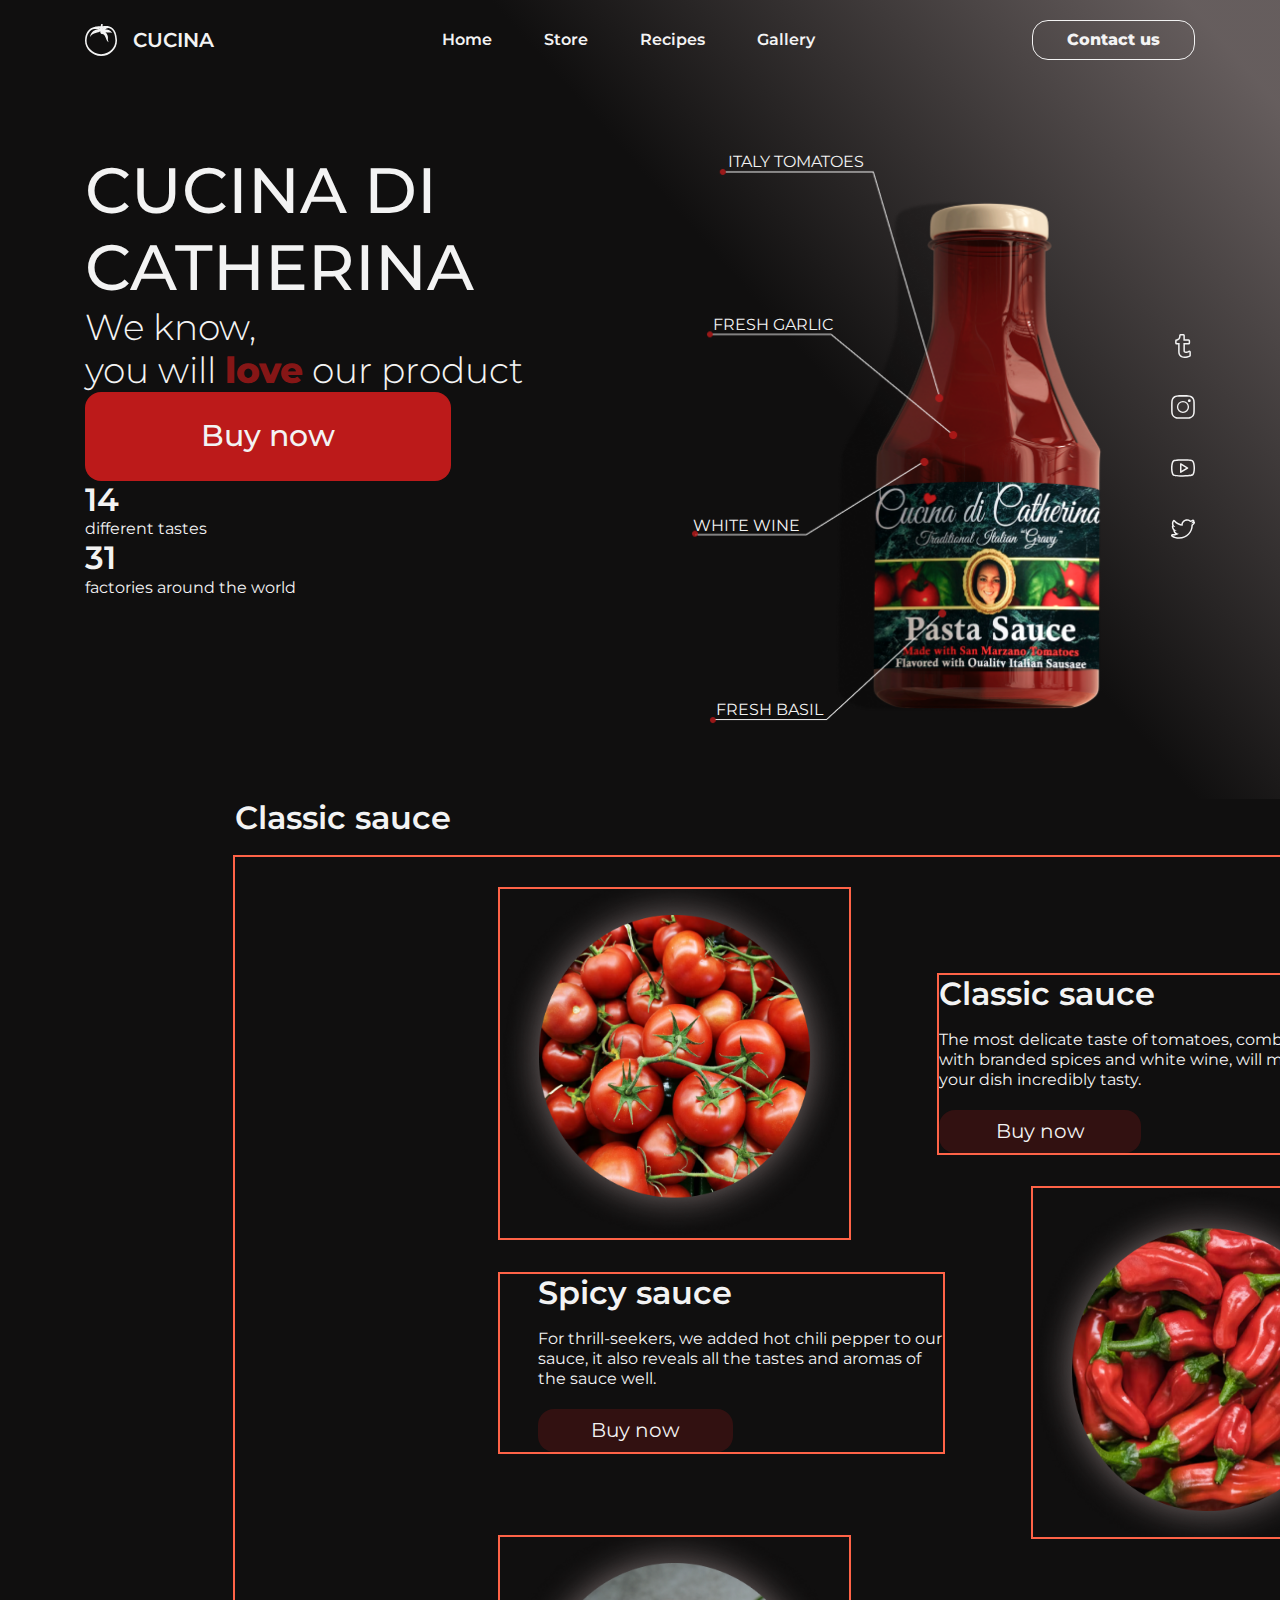
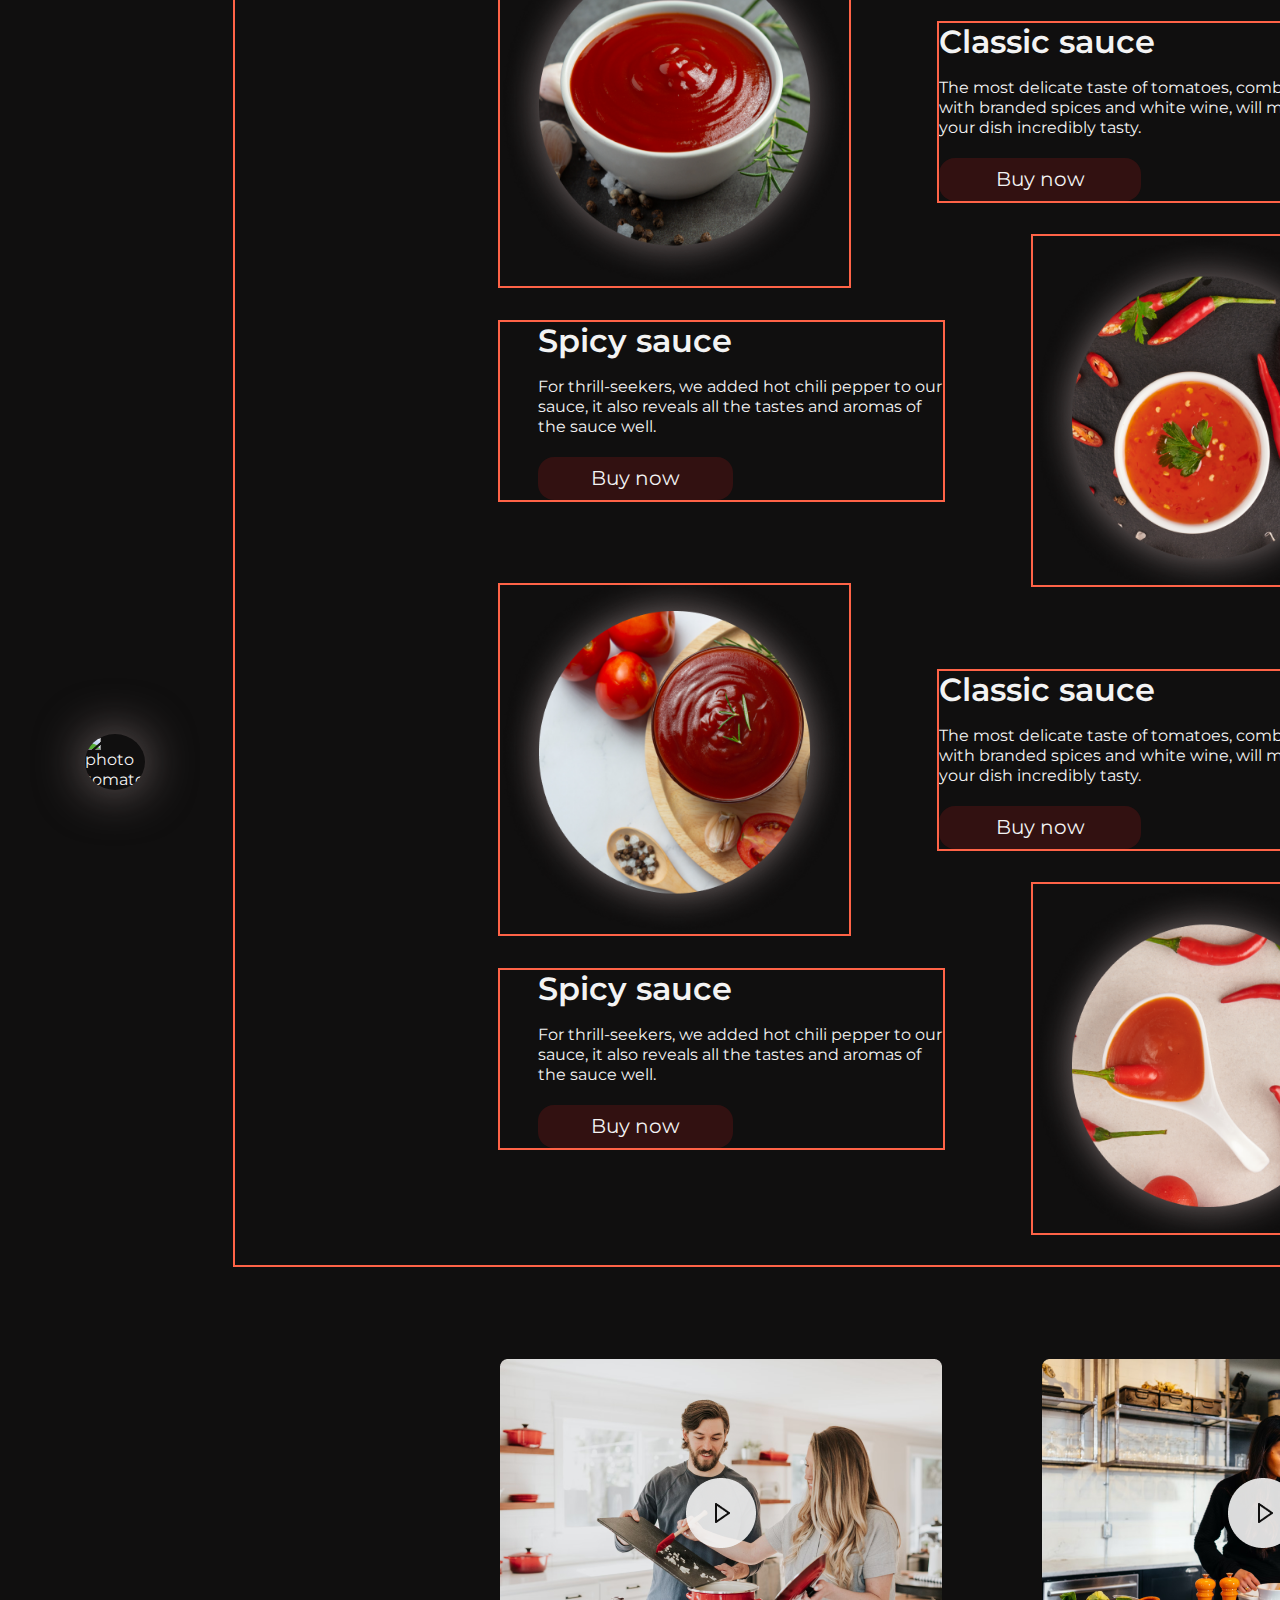
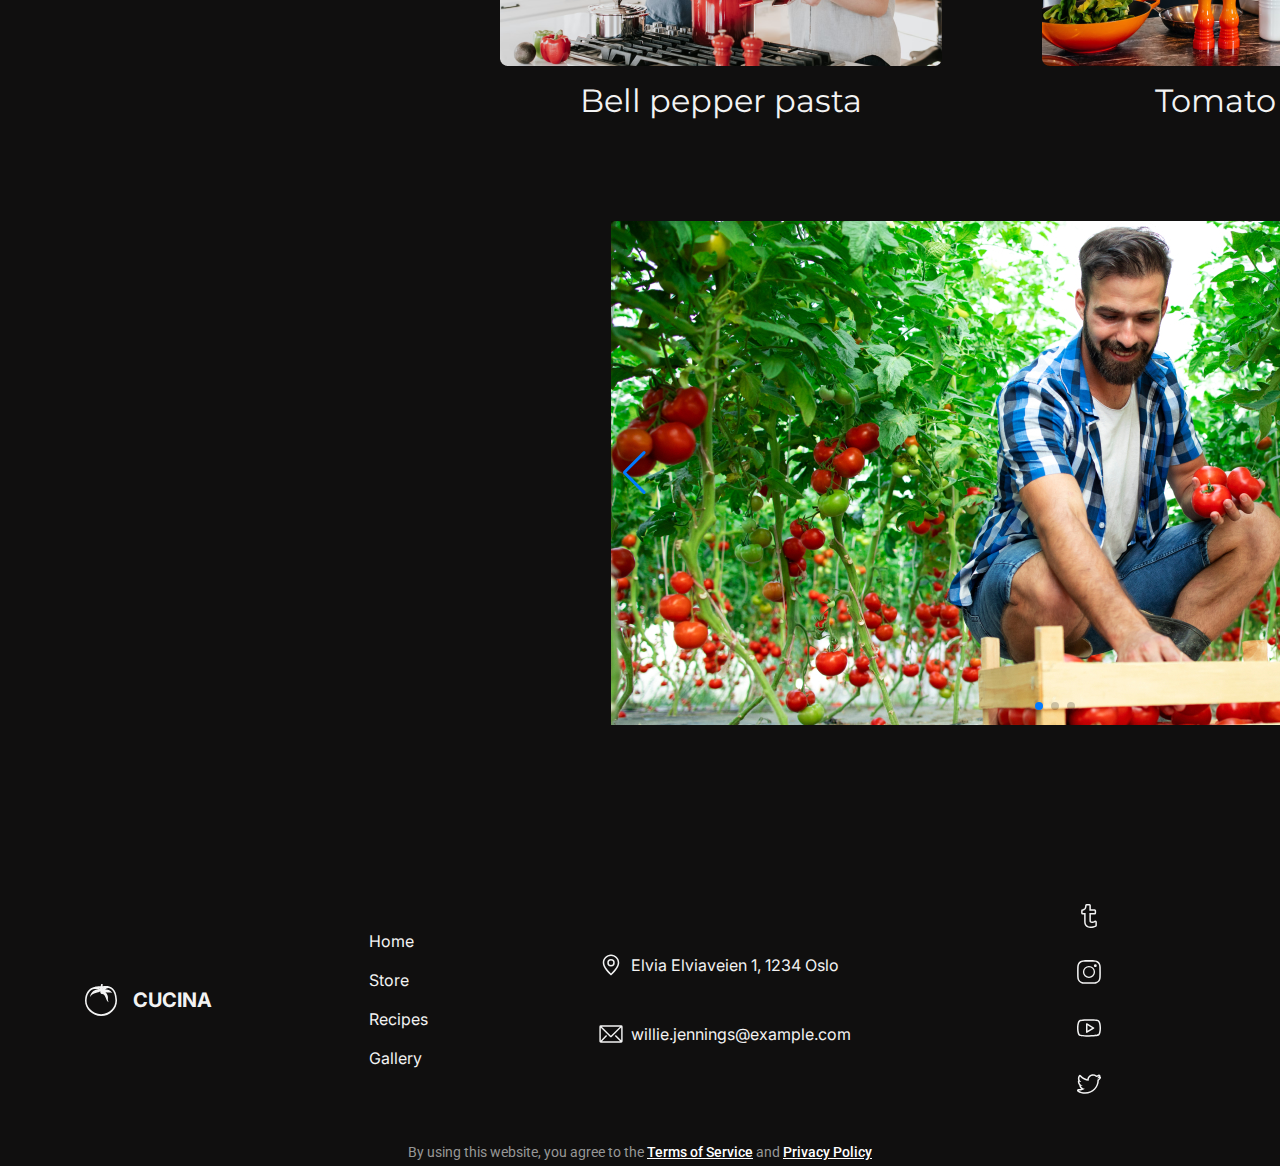
==== commit ca9822e2: "Merge branch 'main' into sauces_styles" ====
--- a/index.html
+++ b/index.html
@@ -16,14 +16,7 @@
       <div class="container header-block">
         <nav class="navigator">
           <a href="./index.html" class="link logo"
-            ><img
-              src="./images/logo.svg"
-              alt="logo"
-              width="32"
-              height="32"
-              class="logo-img"
-            />CUCINA</a
-          >
+            ><svg class="logo-icon"><use href="./images/icons.svg#icon-logo"></use></svg>CUCINA</a>
           <ul class="list">
             <li class="item"><a href="./index.html" class="link">Home</a></li>
             <li class="item"><a href="#" class="link">Store</a></li>
@@ -74,41 +67,34 @@
               <ul class="list social-list-links">
                 <li class="social-link">
                   <a href="#" class="link"
-                    ><img
-                      src="./images/tumblr.svg"
-                      alt="Tumblr"
-                      class="social-link-img"
-                  /></a>
+                    ><svg class="soc-icon">
+                      <use href="./images/icons.svg#icon-tumblr"></use>
+                    </svg></a>
                 </li>
                 <li class="social-link">
                   <a href="#" class="link"
-                    ><img
-                      src="./images/instagram.svg"
-                      alt="Instagram"
-                      class="social-link-img"
-                  /></a>
+                    ><svg class="soc-icon">
+                      <use href="./images/icons.svg#icon-instagram"></use>
+                    </svg></a>
                 </li>
                 <li class="social-link">
                   <a href="#" class="link"
-                    ><img
-                      src="./images/youtube.svg"
-                      alt="YouTube"
-                      class="social-link-img"
-                  /></a>
+                    ><svg class="soc-icon">
+                      <use href="./images/icons.svg#icon-youtube"></use>
+                    </svg></a>
                 </li>
                 <li class="social-link">
                   <a href="#" class="link"
-                    ><img
-                      src="./images/twitter.svg"
-                      alt="Twitter"
-                      class="social-link-img"
-                  /></a>
+                    ><svg class="soc-icon">
+                      <use href="./images/icons.svg#icon-twitter"></use>
+                    </svg></a>
                 </li>
               </ul>
             </div>
           </div>
         </div>
       </section>
+
 
       <!-- Sauces Section -->
       <section>
@@ -119,26 +105,95 @@
               <div class="sauces-content">
               <h2 class="sauces-label">Classic sauce</h2>
               <p class="sauces-description">
+
+      <!-- Product Section -->
+      <section class="products-scroll">
+        <div class="container">
+          <h2 class="visually-hidden">Prodacts scroll</h2>
+          <ul class="products-scroll-list">
+            <li class="products-scroll-item">
+              <div class="products-card-box1">
+              <h3 class="products-scroll-title">Classic sauce</h3>
+              <p class="products-scroll-txt">
+
                 The most delicate taste of tomatoes, combined with branded
                 spices and white wine, will make your dish incredibly tasty.
               </p>
-              <button type="button" class="sauces-button">Buy now</button>
-              </div>
-            </li>
-            <li class="sauces-item">
-              <img src="./images/photopeper.jpg" alt="photo pepper" class="sauces-img" />
-              <div class="sauces-content">
-              <h2 class="sauces-label">Spicy sauce</h2>
-              <p class="sauces-description">
+              <button class="products-btn-classic" type="button">Buy now</button>
+            </div>
+              <div class="products-img-box">
+              <img class="products-img" src="./images/products-img1.png" width="349"  height="349" alt="product photo" />
+            </div>
+            </li>
+            <li class="products-scroll-item">
+              <div class="products-card-box2">
+              <h3 class="products-scroll-title">Spicy sauce</h3>
+              <p class="products-scroll-txt">
                 For thrill-seekers, we added hot chili pepper to our sauce, it
                 also reveals all the tastes and aromas of the sauce well.
               </p>
-              <button type="button" class="sauces-button">Buy now</button>
-              </div>
+              <button class="products-btn-spicy"  type="button">Buy now</button>
+            </div>
+              <div class="products-img-box">
+              <img class="products-img" src="./images/products-img2.png"  width="349"  height="349" alt="product photo" />
+            </div>
+            </li>
+            <li class="products-scroll-item">
+              <div class="products-card-box1">
+              <h3 class="products-scroll-title">Classic sauce</h3>
+              <p class="products-scroll-txt">
+                The most delicate taste of tomatoes, combined with branded
+                spices and white wine, will make your dish incredibly tasty.
+              </p>
+              <button class="products-btn-classic" type="button">Buy now</button>
+            </div>
+              <div class="products-img-box">
+              <img class="products-img" src="./images/products-img3.png"  width="349"  height="349" alt="product photo" />
+            </div>
+            </li>
+            <li class="products-scroll-item">
+              <div class="products-card-box2">
+              <h3 class="products-scroll-title">Spicy sauce</h3>
+              <p class="products-scroll-txt">
+                For thrill-seekers, we added hot chili pepper to our sauce, it
+                also reveals all the tastes and aromas of the sauce well.
+              </p>
+              <button class="products-btn-spicy" type="button">Buy now</button>
+            </div>
+            <div class="products-img-box">
+              <img class="products-img" src="./images/products-img4.png"  width="349"  height="349" alt="product photo" />
+            </div>
+            </li>
+            <li class="products-scroll-item">
+              <div class="products-card-box1">
+              <h3 class="products-scroll-title">Classic sauce</h3>
+              <p class="products-scroll-txt">
+                The most delicate taste of tomatoes, combined with branded
+                spices and white wine, will make your dish incredibly tasty.
+              </p>
+              <button class="products-btn-classic" type="button">Buy now</button>
+            </div>
+              <div class="products-img-box">
+              <img class="products-img" src="./images/products-img5.png"  width="349"  height="349" alt="product photo" />
+            </div>
+            </li>
+            <li class="products-scroll-item">
+              <div class="products-card-box2">
+              <h3 class="products-scroll-title">Spicy sauce</h3>
+              <p class="products-scroll-txt">
+                For thrill-seekers, we added hot chili pepper to our sauce, it
+                also reveals all the tastes and aromas of the sauce well.
+              </p>
+              <button class="products-btn-spicy" type="button">Buy now</button>
+            </div>
+              <div class="products-img-box">
+              <img class="products-img" src="./images/products-img6.png"  width="349"  height="349" alt="product photo" />
+            </div>
             </li>
           </ul>
         </div>
       </section>
+
 
       <!-- Videos Section -->
       <section class="section-video">
@@ -186,7 +241,9 @@
       <div class="container">
         <div class="footer-link">
           <a href="./index.html" class="link logo">
-            <img src="./images/logo.svg" alt="logo" class="logo-img" />CUCINA</a
+            <svg class="logo-icon">
+              <use href="./images/icons.svg#icon-logo"></use>
+            </svg> CUCINA</a
           >
           <ul class="list link-pages">
             <li class="item"><a href="./index.html" class="link">Home</a></li>
@@ -201,14 +258,10 @@
                   href="https://goo.gl/maps/LSCHtoTCH1fFHiaG9"
                   class="link link-adres"
                 >
-                  <img
-                    src="./images/ep_location.svg"
-                    alt="location"
-                    width="24"
-                    height="24"
-                    class="icon"
-                  />
-                  <p>Elvia Elviaveien 1, 1234 Oslo</p>
+                <svg width="24" height="24" class="svg-icon" >
+                    <use href="./images/icons.svg#icon-location" class="svg-icon"></use>
+                </svg>
+                <p>Elvia Elviaveien 1, 1234 Oslo</p>
                 </a>
               </li>
               <li class="item list-email">
@@ -216,13 +269,9 @@
                   href="mailto:willie.jennings@example.com"
                   class="link link-email"
                 >
-                  <img
-                    src="./images/mail.svg"
-                    alt="email"
-                    width="24"
-                    height="24"
-                    class="icon"
-                  />
+                <svg width="24" height="24" class="svg-icon" >
+                    <use href="./images/icons.svg#icon-envelop" class="svg-icon"></use>
+                </svg>
                   <p>willie.jennings@example.com</p>
                 </a>
               </li>
@@ -231,43 +280,27 @@
           <ul class="list list-icons">
             <li class="items">
               <a href="#"  class="social"
-                ><img
-                  src="./images/tumblr.svg"
-                  alt="tumblr"
-                  width="24"
-                  height="24"
-                  
-              /></a>
+                ><svg class="soc-icon">
+                  <use href="./images/icons.svg#icon-tumblr"></use>
+                </svg></a>
             </li>
             <li class="items">
               <a href="#"  class="social"
-                ><img
-                  src="./images/instagram.svg"
-                  alt="instagram"
-                  width="24"
-                  height="24"
-                  
-              /></a>
+                ><svg class="soc-icon">
+                  <use href="./images/icons.svg#icon-instagram"></use>
+                </svg></a>
             </li>
             <li class="items">
               <a href="#"  class="social"
-                ><img
-                  src="./images/youtube.svg"
-                  alt="youtube"
-                  width="24"
-                  height="24"
-                  
-              /></a>
+                ><svg class="soc-icon">
+                  <use href="./images/icons.svg#icon-youtube"></use>
+                </svg></a>
             </li>
             <li class="items">
               <a href="#" class="social"
-                ><img
-                  src="./images/twitter.svg"
-                  alt="twitter"
-                  width="24"
-                  height="24"
-                  
-              /></a>
+                ><svg class="soc-icon">
+                  <use href="./images/icons.svg#icon-twitter"></use>
+                </svg></a>
             </li>
           </ul>
         </div>
--- a/styles/styles.css
+++ b/styles/styles.css
@@ -12,6 +12,7 @@
   --background-dark: #100f0f;
   --privacy-text-color: #979797;
   --privacy-link-color: #ffffff;
+  --primary-brand-color: rgba(188, 26, 26, 0.5);
 }
 
 /* =============== COMPONENTS =============== */
@@ -94,6 +95,13 @@
   line-height: 1.2;
 }
 
+.logo-icon {
+  width: 32px;
+  height: 32px;
+  fill: var(--primary-text-color);
+  margin-right: 16px;
+}
+
 .navigator .logo {
   margin-right: 228px;
 }
@@ -139,7 +147,7 @@
 }
 
 .header-block .item:is(:hover, :focus) {
-  color: #bc1a1a;
+  color: var(--primary-brand-color);
 }
 
 .btn-contact:is(:hover, :focus) {
@@ -258,6 +266,7 @@
 .ketchup {
   margin-left: -172px;
   margin-top: -2px;
+  
 }
 
 .social-list-links {
@@ -265,22 +274,106 @@
 }
 
 .social-link {
-  padding: 10px;
-  border: #f3f3f3 solid 1px;
-  border-radius: 50%;
+  color: var(--primary-text-color);
+}
+
+.social-link:is(:hover, :focus) {
+  color: var(--primary-brand-color);
 }
 
 .social-link:not(:last-child) {
   margin-bottom: 32px;
 }
 
-.social-link-img {
+.soc-icon {
   width: 24px;
   height: 24px;
+  fill: currentColor;
   margin-left: auto;
   margin-right: auto;
 }
 /* =============== /HERO RIGHT =============== */
+/*===========PRODUCTS-SCROLL==============*/
+.products-scroll{
+
+ padding: 32px 180px;
+ outline: 2px solid tomato;
+}
+.products-scroll-list {
+  display: flex;
+  flex-wrap: wrap;
+}
+
+.products-scroll-item {
+  display: flex;
+  gap: 90px;
+  align-items: center;
+  
+}
+.products-scroll-item:nth-child(2n){
+  margin-top: -50px;
+}
+.products-img-box{
+  outline: 2px solid tomato;
+
+}
+.products-img{
+
+}
+.products-scroll-item:nth-child(2n+1){
+  flex-direction: row-reverse;
+}
+.products-card-box1{
+  width: 406px;
+  outline: 2px solid tomato;
+}
+.products-card-box2{
+  width: 443px;
+  padding-left: 38px;
+  outline: 2px solid tomato;
+}
+
+.products-scroll-title {
+font-weight: 600;
+font-size: 32px;
+line-height: 1.218;
+margin-bottom: 16px;
+}
+.products-scroll-txt {
+  margin-bottom: 20px;
+}
+.products-btn-classic,
+.products-btn-spicy{
+  display: block;
+  cursor: pointer;
+  font-size: 20px;
+  color: var(--primary-text-color);
+  background-color: rgba(188, 26, 26, 0.2);
+  border-radius: 16px;
+  border: none;
+  transition-property: background-color;
+  transition-duration: 250ms;
+  transition-timing-function: cubic-bezier(0.4, 0, 0.2, 1);
+}
+.products-btn-classic{
+  width: 202px;
+  height: 43px;
+}
+.products-btn-spicy{
+  width: 195px;
+  height: 43px;
+
+}
+
+.products-btn-classic:focus,
+.products-btn-classic:hover{
+  background-color: rgba(188, 26, 26, 0.5);
+}
+.products-btn-spicy:focus,
+.products-btn-spicy:hover{
+  background-color: rgba(188, 26, 26, 0.5);
+}
+
 
 /* =============== /SAUCES =============== */
 .sauces-img {
@@ -427,6 +520,7 @@
   padding-bottom: 20px;
 }
 
+/* ==================adress block=================== */
 .adress-block {
   margin-right: 218px;
 }
@@ -435,16 +529,20 @@
 .link-email {
   display: flex;
   align-items: center;
-}
-
-.icon {
-  margin-right: 8px;
+  justify-content: left;
 }
 
 .list-adress {
   margin-bottom: 45px;
 }
 
+.svg-icon {
+  display: inline-flex;
+  fill: currentColor;
+  margin-right: 8px;
+}
+
+/* =====================end adress block============== */
 .list-icons .items:not(:last-child) {
   margin-bottom: 16px;
 }
@@ -461,10 +559,11 @@
   border-radius: 50%;
   justify-content: center;
   align-items: center;
+  color: var(--primary-text-color);
 }
 
 .social:is(:hover, :focus) {
-  background-color: #bc1a1a;
+  color: var(--primary-brand-color);
 }
 
 .privacy {
@@ -485,11 +584,11 @@
 }
 
 .link-pages .link:is(:hover, :focus) {
-  color: #bc1a1a;
+  color: var(--primary-brand-color);
 }
 
 .adress-block .link:is(:hover, :focus) {
-  color: #bc1a1a;
+  color: var(--primary-brand-color);
 }
 
 /* =============== FOOTER =============== */
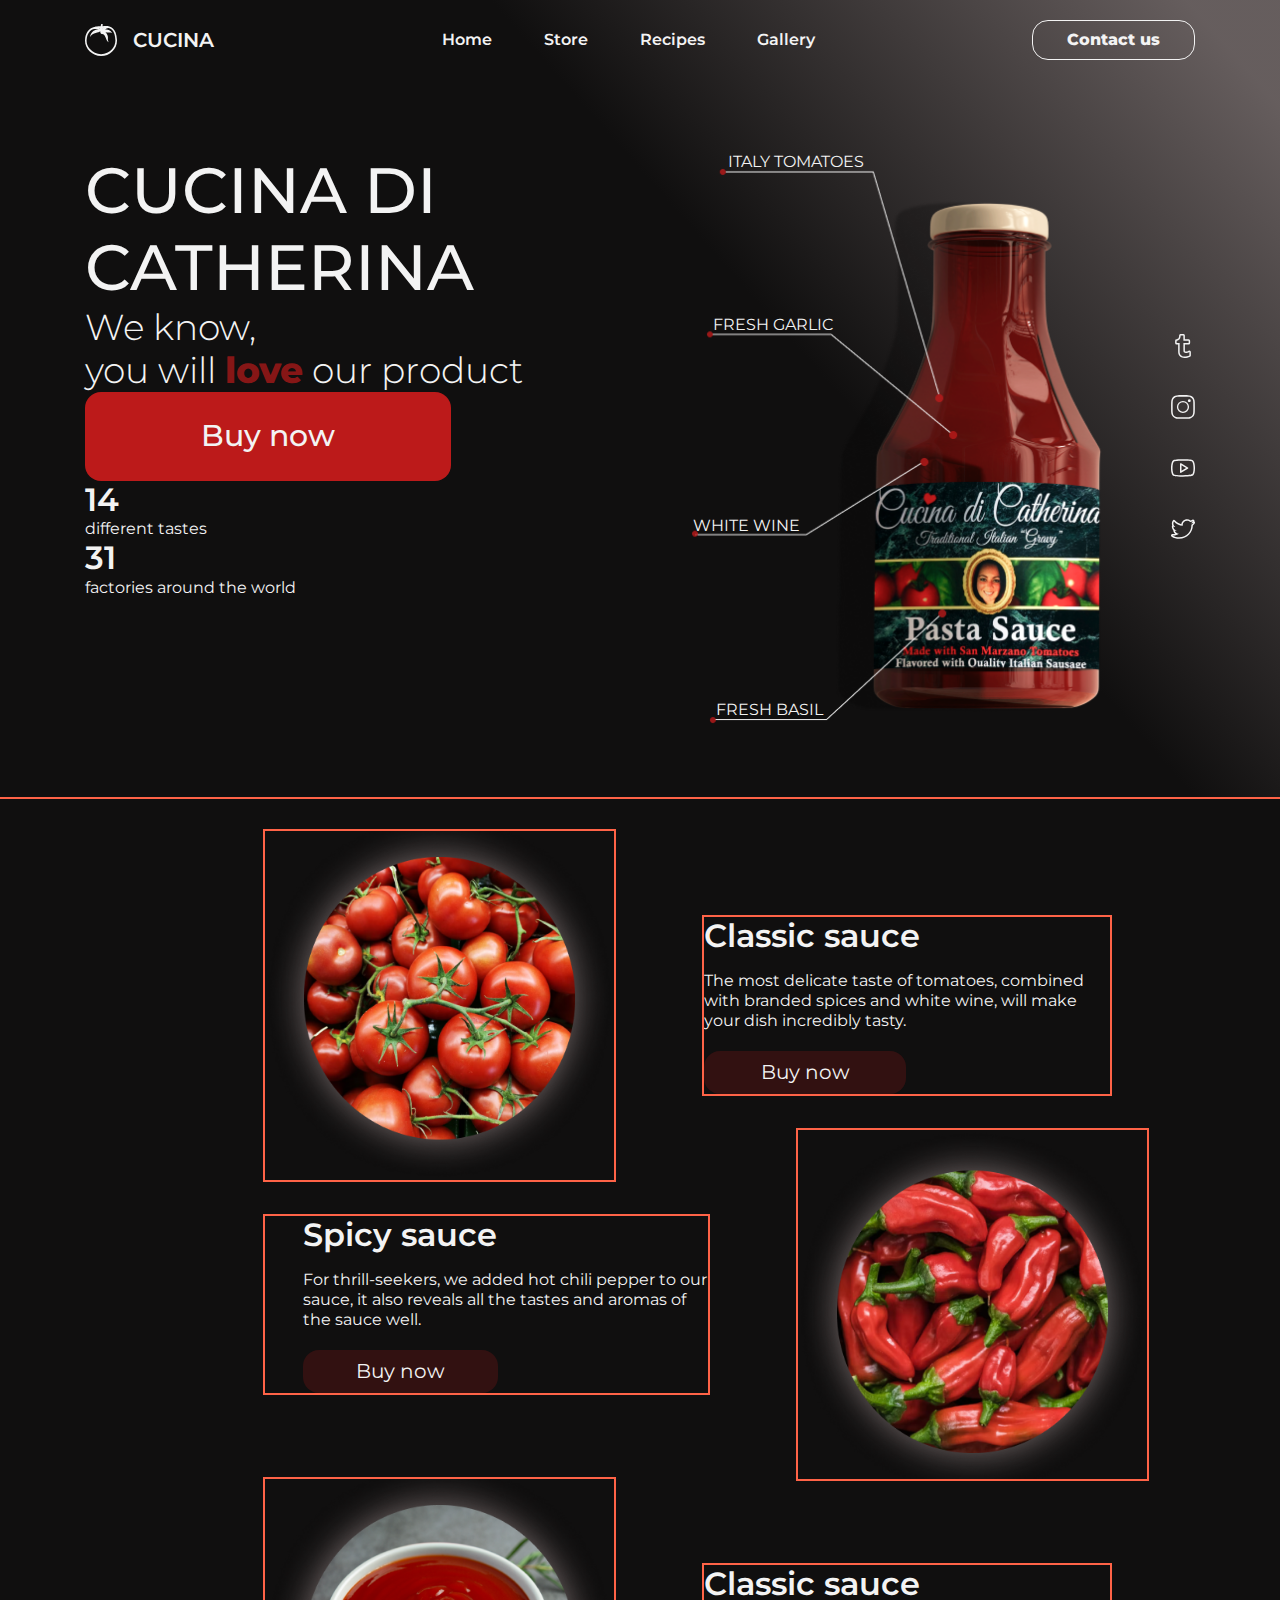
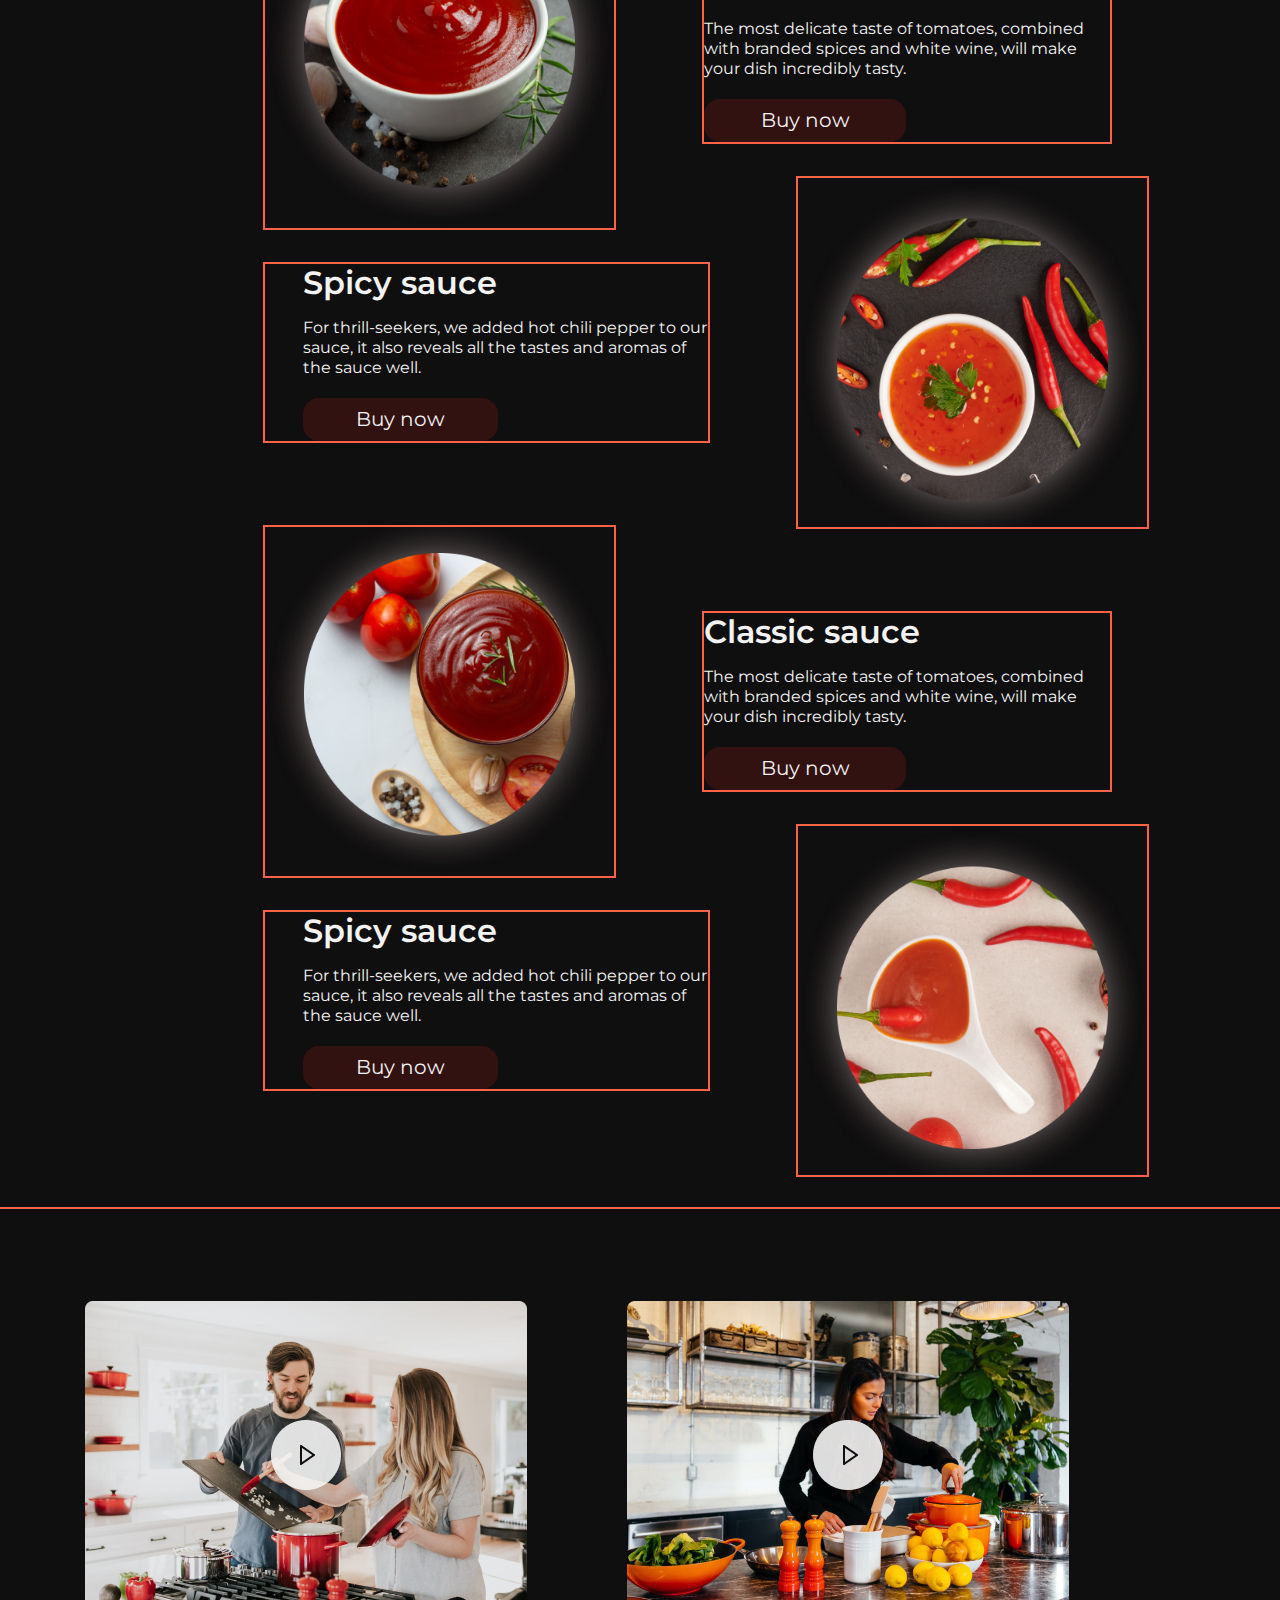
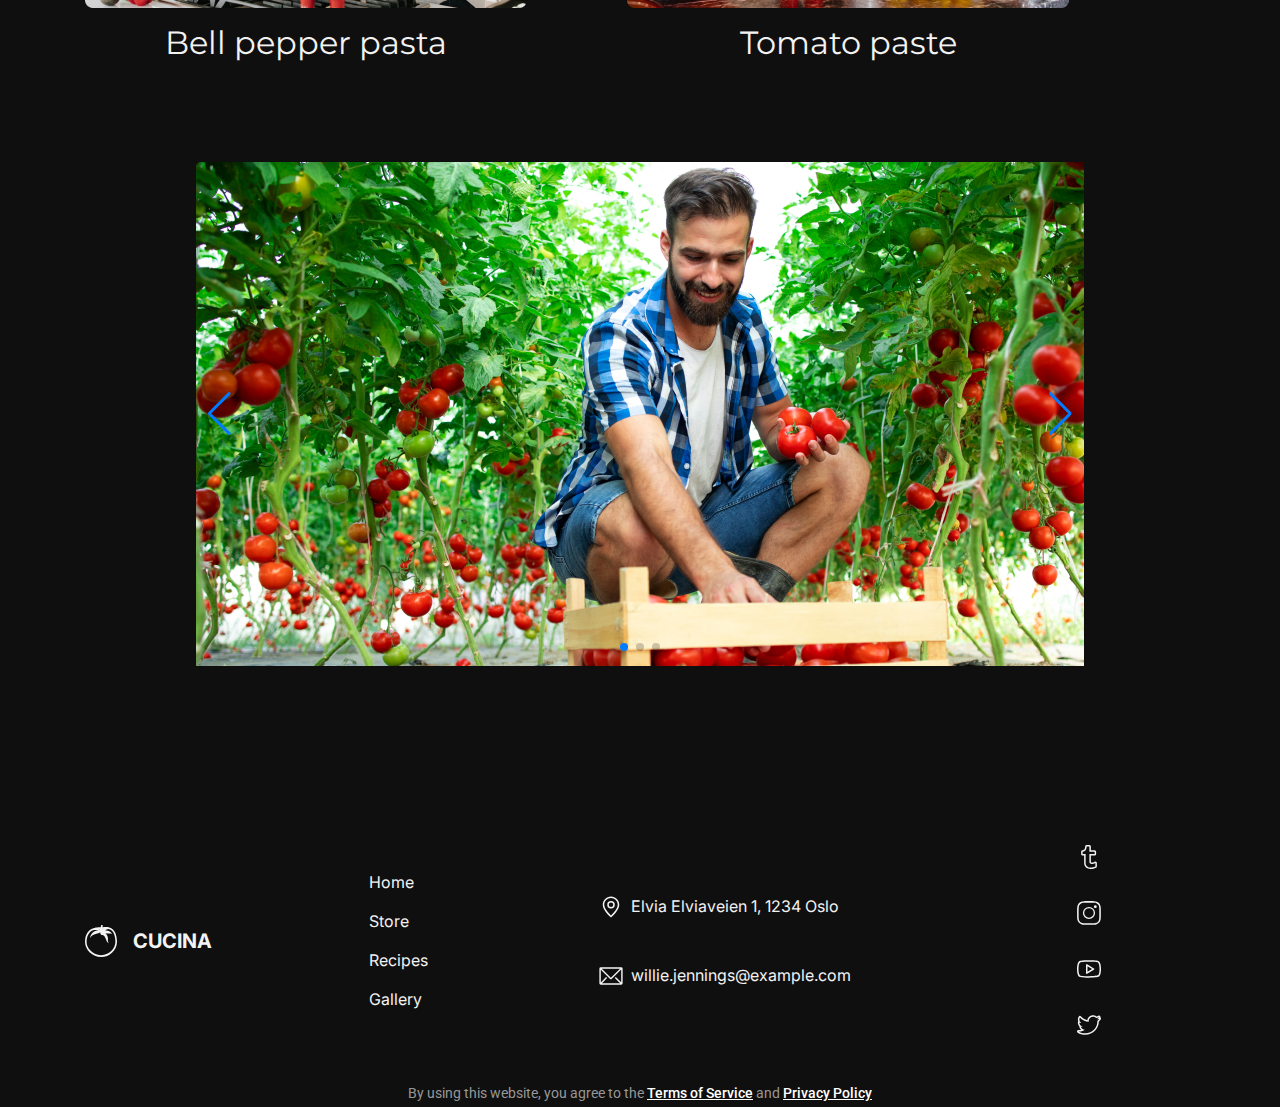
==== commit ae3c39ca: "Commented code of rinya" ====
--- a/index.html
+++ b/index.html
@@ -32,6 +32,7 @@
         <div class="container">
           <div class="hero-section">
             <div class="hero-section-left">
+
               <!-- Hero Section Left -->
               <h1 class="hero-title-first">CUCINA DI CATHERINA</h1>
               <h2 class="hero-title-second">We know, <br> you will <span class="motto">love</span> our product</h2>
@@ -42,6 +43,7 @@
               </ul>
             </div>
             <div class="hero-section-right">
+
               <!-- Hero Section Right-->
               <div class="content-list">
                 <span class="content-item content-item1">Italy tomatoes</span>
@@ -97,14 +99,14 @@
 
 
       <!-- Sauces Section -->
-      <section>
+      <!-- <section>
         <div class="container sauces-container">
           <ul class="list sauces-list">
             <li class="sauces-item">
               <img src="./images/phototomato.jpg" alt="photo tomato" class="sauces-img"/>
               <div class="sauces-content">
               <h2 class="sauces-label">Classic sauce</h2>
-              <p class="sauces-description">
+              <p class="sauces-description"> -->
 
       <!-- Product Section -->
       <section class="products-scroll">
